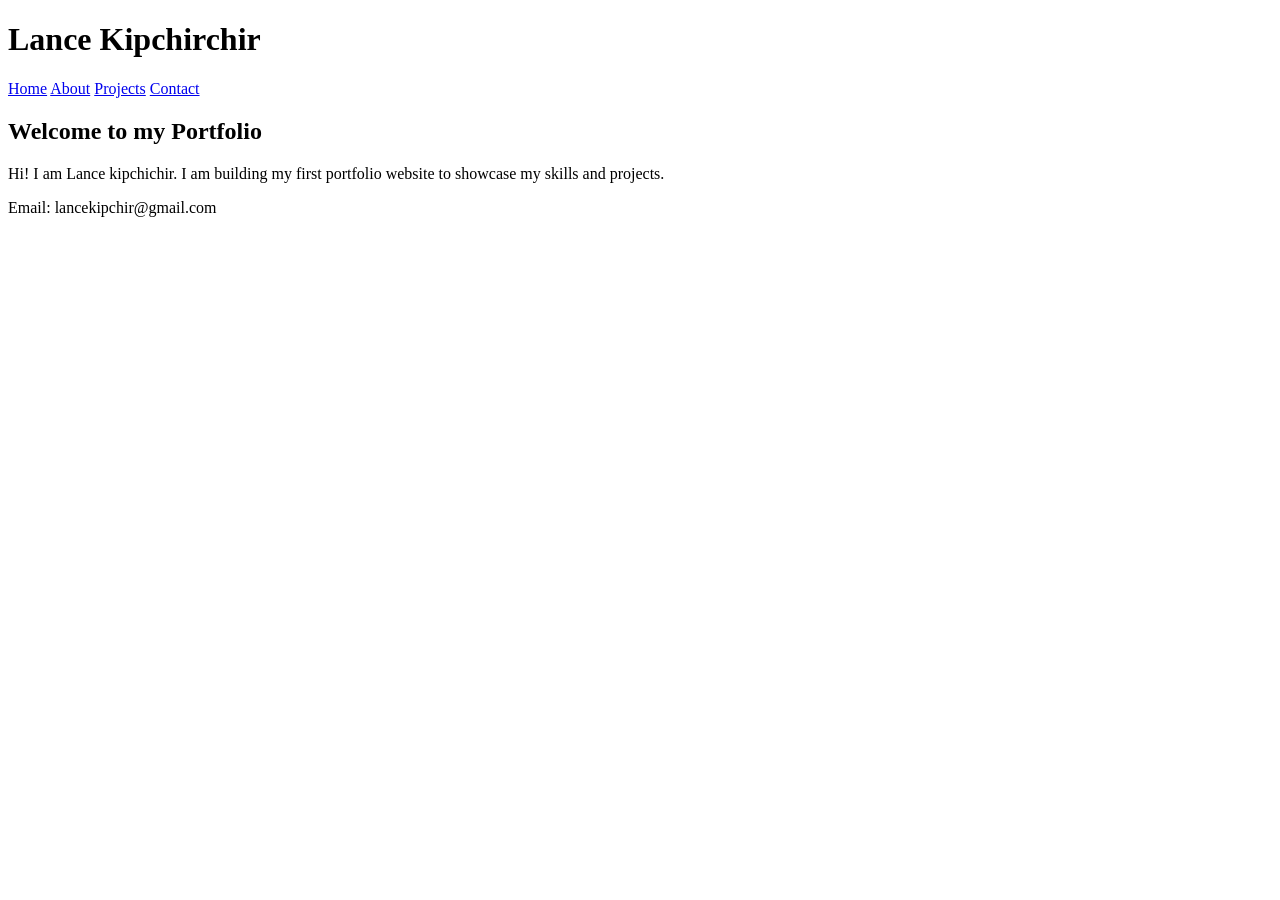
==== index.html @ 0106db25 "Build multi-page portfolio website" ====
<!DOCTYPE html>
<html lang="en-US">
<head>
    <meta charset="UTF-8">
    <title>Lance`s Portfolio</title>
</head>    
<body>

    <header>

        <h1>Lance Kipchirchir</h1>

    </header>

    <nav>

        <a href="index.html">Home</a>
        <a href="about.html">About</a>
        <a href="projects.html">Projects</a>
        <a href="contact.html">Contact</a>
    </nav>

<header>

    <main>

        <h2>Welcome to my Portfolio</h2>

        
    <p>
        Hi! I am Lance kipchichir.
        I am building my first portfolio website to showcase my skills and projects.
    </p>

    </main>

    <footer>
        <p> Email: lancekipchir@gmail.com</p>
    </footer>

</body>
</html>
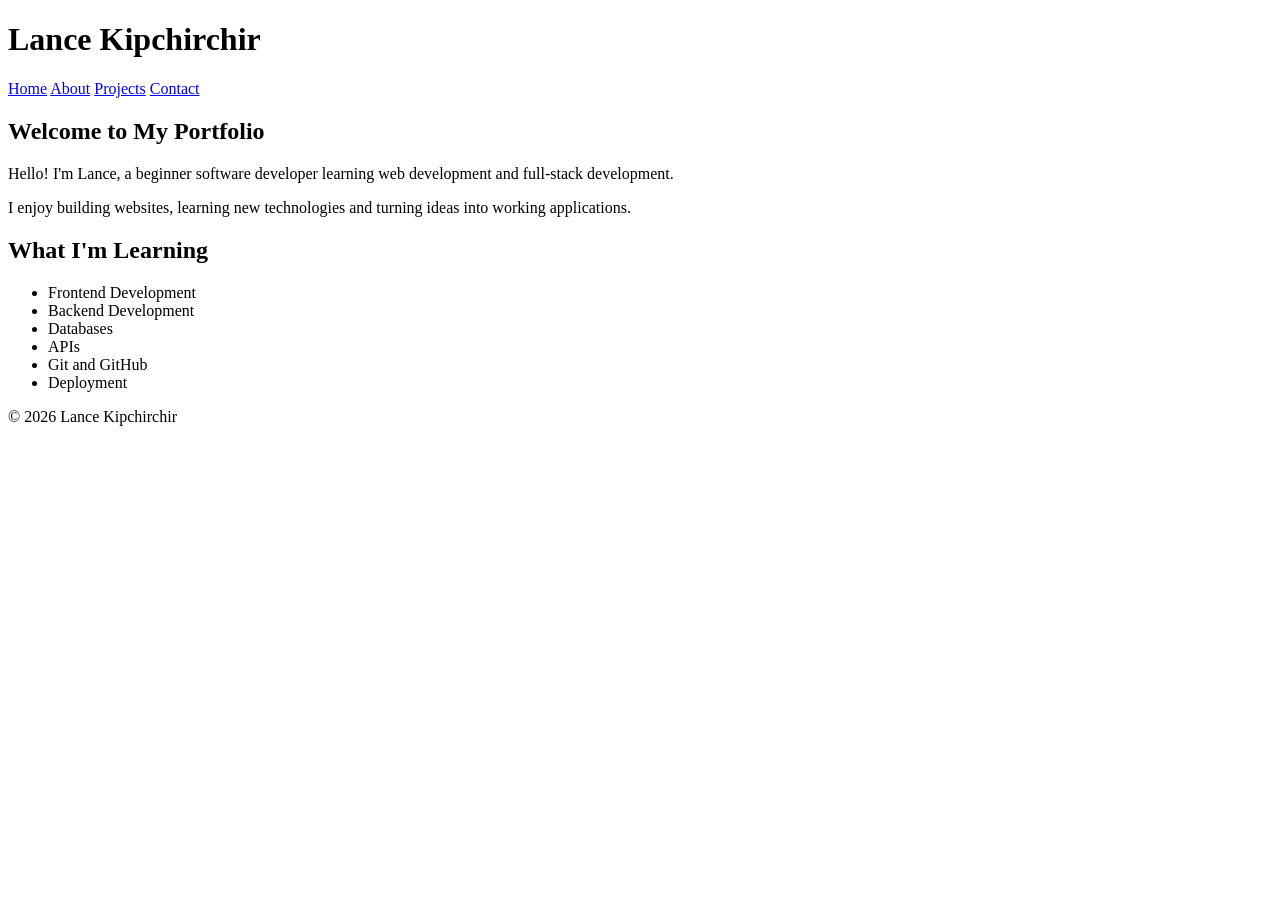
==== commit d2071874: "Revise index.html for better structure and content Updated the title, added viewport meta tag, and i" ====
--- a/index.html
+++ b/index.html
@@ -2,41 +2,54 @@
 <html lang="en-US">
 <head>
     <meta charset="UTF-8">
-    <title>Lance`s Portfolio</title>
-</head>    
+    <meta name="viewport" content="width=device-width, initial-scale=1.0">
+    <title>Home | Lance's Portfolio</title>
+    <link rel="stylesheet" href="style.css">
+</head>
+
 <body>
 
-    <header>
-
-        <h1>Lance Kipchirchir</h1>
-
-    </header>
+<header>
+    <h1>Lance Kipchirchir</h1>
 
     <nav>
-
         <a href="index.html">Home</a>
         <a href="about.html">About</a>
         <a href="projects.html">Projects</a>
         <a href="contact.html">Contact</a>
     </nav>
+</header>
 
-<header>
+<main>
 
-    <main>
+    <h2>Welcome to My Portfolio</h2>
 
-        <h2>Welcome to my Portfolio</h2>
-
-        
     <p>
-        Hi! I am Lance kipchichir.
-        I am building my first portfolio website to showcase my skills and projects.
+        Hello! I'm Lance, a beginner software developer learning
+        web development and full-stack development.
     </p>
 
-    </main>
+    <p>
+        I enjoy building websites, learning new technologies and
+        turning ideas into working applications.
+    </p>
 
-    <footer>
-        <p> Email: lancekipchir@gmail.com</p>
-    </footer>
+    <h2>What I'm Learning</h2>
+
+    <ul>
+        <li>Frontend Development</li>
+        <li>Backend Development</li>
+        <li>Databases</li>
+        <li>APIs</li>
+        <li>Git and GitHub</li>
+        <li>Deployment</li>
+    </ul>
+
+</main>
+
+<footer>
+    <p>&copy; 2026 Lance Kipchirchir</p>
+</footer>
 
 </body>
-</html>+</html>
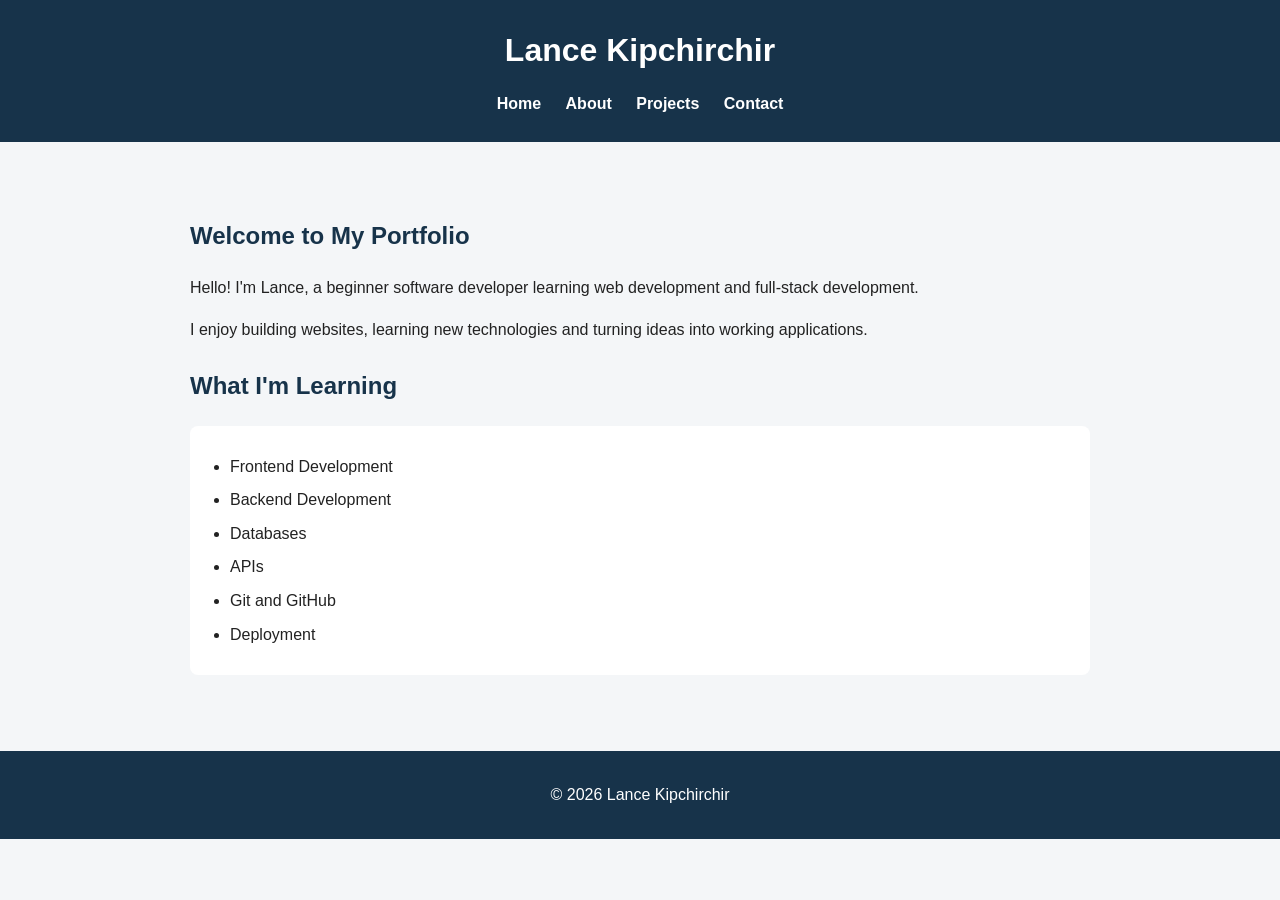
==== commit 7b69c51e: "Clean up index.html by removing extra newlines Removed unnecessary newlines in the HTML structure." ====
--- a/index.html
+++ b/index.html
@@ -21,7 +21,6 @@
 </header>
 
 <main>
-
     <h2>Welcome to My Portfolio</h2>
 
     <p>
@@ -44,7 +43,6 @@
         <li>Git and GitHub</li>
         <li>Deployment</li>
     </ul>
-
 </main>
 
 <footer>
--- a/style.css
+++ b/style.css
@@ -0,0 +1,106 @@
+/* Basic page styling */
+body {
+    font-family: Arial, sans-serif;
+    margin: 0;
+    background-color: #f4f6f8;
+    color: #222;
+    line-height: 1.6;
+}
+
+/* Header */
+header {
+    background-color: #17334a;
+    color: white;
+    padding: 25px;
+    text-align: center;
+}
+
+header h1 {
+    margin: 0 0 15px;
+}
+
+/* Navigation */
+nav a {
+    color: white;
+    text-decoration: none;
+    margin: 0 10px;
+    font-weight: bold;
+}
+
+nav a:hover {
+    text-decoration: underline;
+}
+
+/* Main content */
+main {
+    max-width: 900px;
+    margin: 30px auto;
+    padding: 20px;
+}
+
+/* Headings */
+h2 {
+    color: #17334a;
+    margin-top: 25px;
+}
+
+h3 {
+    color: #17334a;
+}
+
+/* Paragraphs */
+p {
+    font-size: 16px;
+}
+
+/* Lists */
+ul {
+    background-color: white;
+    padding: 20px 40px;
+    border-radius: 8px;
+}
+
+li {
+    margin: 8px 0;
+}
+
+/* Project sections */
+section {
+    background-color: white;
+    padding: 20px;
+    margin: 20px 0;
+    border-radius: 10px;
+    border-left: 5px solid #17334a;
+}
+
+/* Links */
+a {
+    color: #17334a;
+}
+
+/* Footer */
+footer {
+    background-color: #17334a;
+    color: white;
+    text-align: center;
+    padding: 15px;
+    margin-top: 40px;
+}
+
+/* Mobile */
+@media (max-width: 600px) {
+
+    header {
+        padding: 20px 10px;
+    }
+
+    nav a {
+        display: block;
+        margin: 8px 0;
+    }
+
+    main {
+        margin: 10px;
+        padding: 15px;
+    }
+}
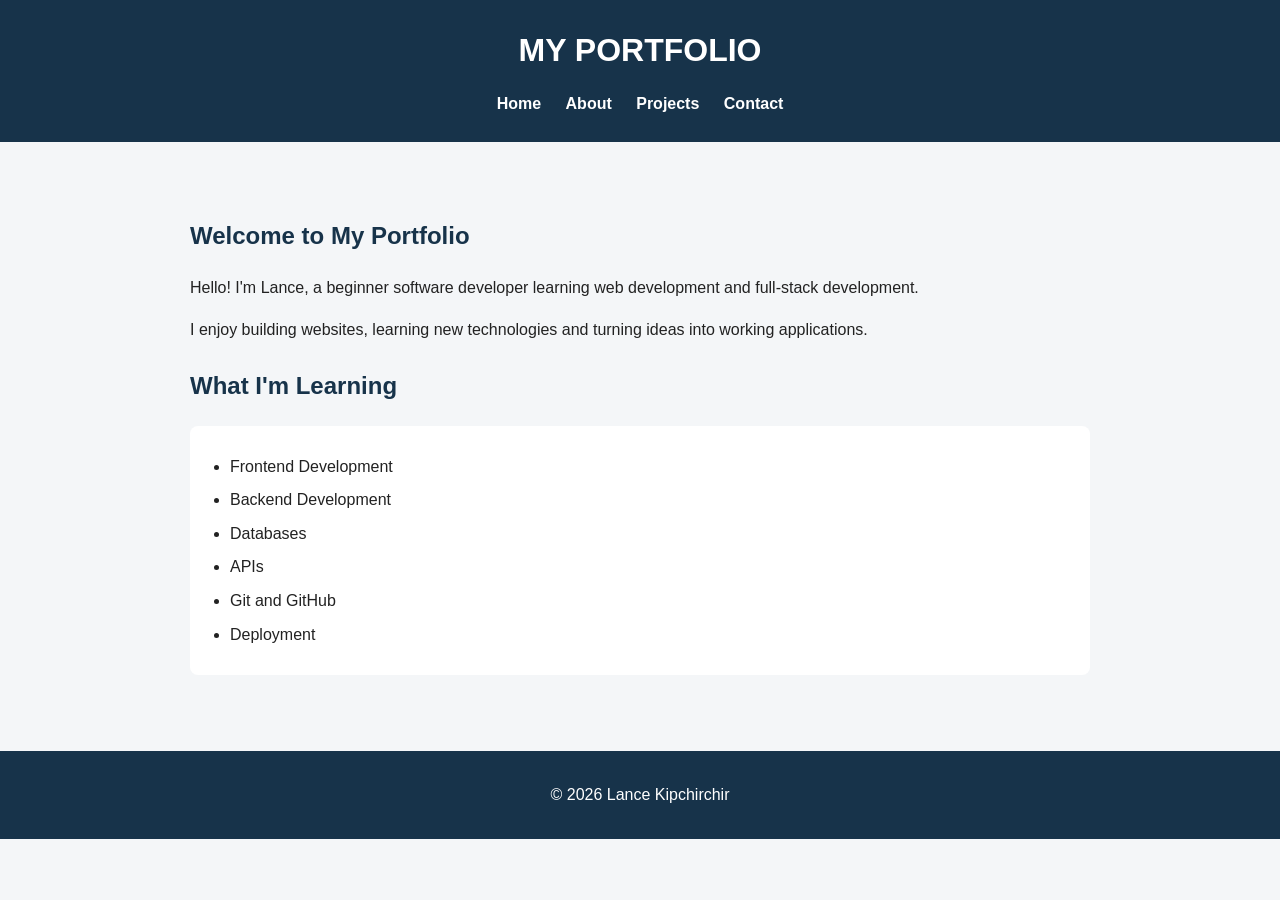
==== commit 005527d6: "Change header title to 'MY PORTFOLIO'" ====
--- a/index.html
+++ b/index.html
@@ -10,7 +10,7 @@
 <body>
 
 <header>
-    <h1>Lance Kipchirchir</h1>
+    <h1>MY PORTFOLIO</h1>
 
     <nav>
         <a href="index.html">Home</a>
--- a/style.css
+++ b/style.css
@@ -1,4 +1,3 @@
-/* Basic page styling */
 body {
     font-family: Arial, sans-serif;
     margin: 0;
@@ -7,7 +6,6 @@
     line-height: 1.6;
 }
 
-/* Header */
 header {
     background-color: #17334a;
     color: white;
@@ -19,7 +17,6 @@
     margin: 0 0 15px;
 }
 
-/* Navigation */
 nav a {
     color: white;
     text-decoration: none;
@@ -31,14 +28,12 @@
     text-decoration: underline;
 }
 
-/* Main content */
 main {
     max-width: 900px;
     margin: 30px auto;
     padding: 20px;
 }
 
-/* Headings */
 h2 {
     color: #17334a;
     margin-top: 25px;
@@ -48,12 +43,10 @@
     color: #17334a;
 }
 
-/* Paragraphs */
 p {
     font-size: 16px;
 }
 
-/* Lists */
 ul {
     background-color: white;
     padding: 20px 40px;
@@ -64,7 +57,6 @@
     margin: 8px 0;
 }
 
-/* Project sections */
 section {
     background-color: white;
     padding: 20px;
@@ -73,12 +65,40 @@
     border-left: 5px solid #17334a;
 }
 
-/* Links */
-a {
-    color: #17334a;
+form {
+    background-color: white;
+    padding: 20px;
+    border-radius: 10px;
 }
 
-/* Footer */
+label {
+    display: block;
+    margin-top: 15px;
+    font-weight: bold;
+}
+
+input,
+textarea {
+    width: 100%;
+    padding: 10px;
+    margin-top: 5px;
+    box-sizing: border-box;
+}
+
+button {
+    margin-top: 20px;
+    padding: 10px 20px;
+    background-color: #17334a;
+    color: white;
+    border: none;
+    border-radius: 5px;
+    cursor: pointer;
+}
+
+button:hover {
+    background-color: #24516f;
+}
+
 footer {
     background-color: #17334a;
     color: white;
@@ -87,7 +107,6 @@
     margin-top: 40px;
 }
 
-/* Mobile */
 @media (max-width: 600px) {
 
     header {
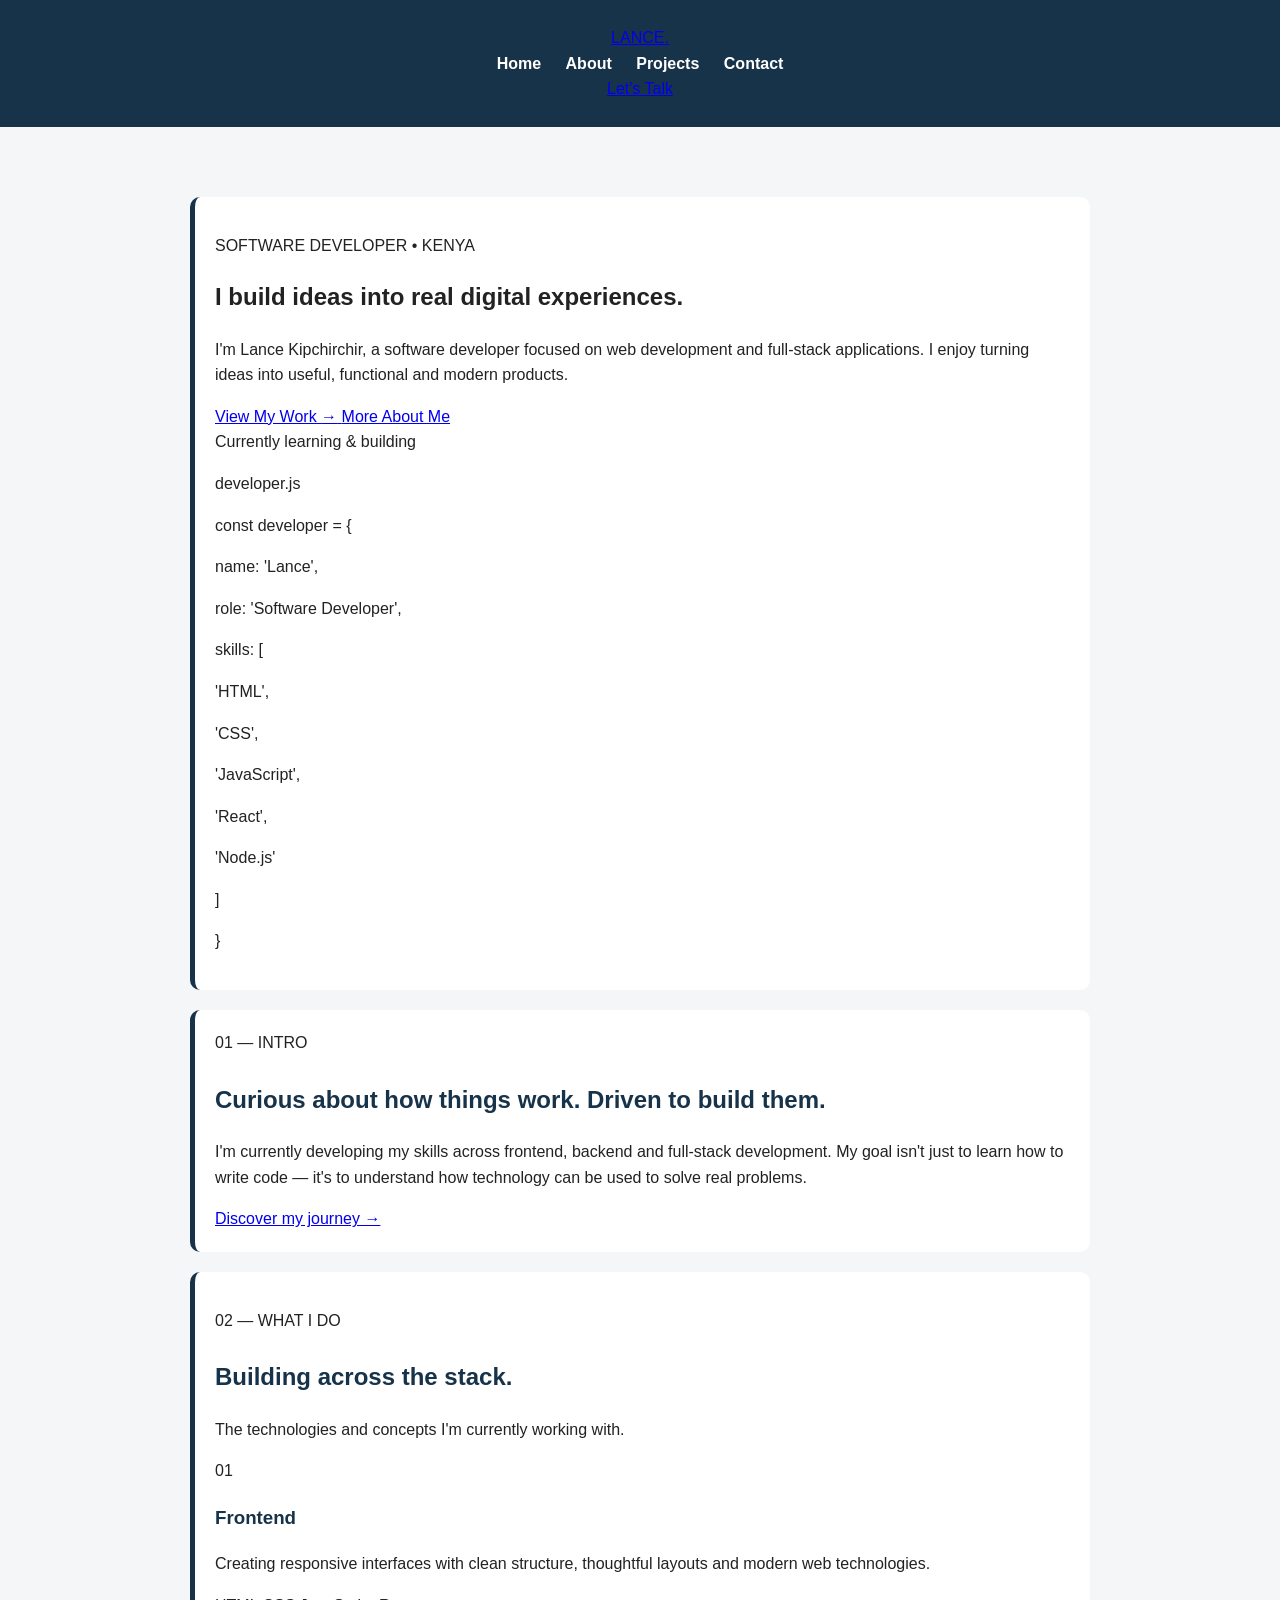
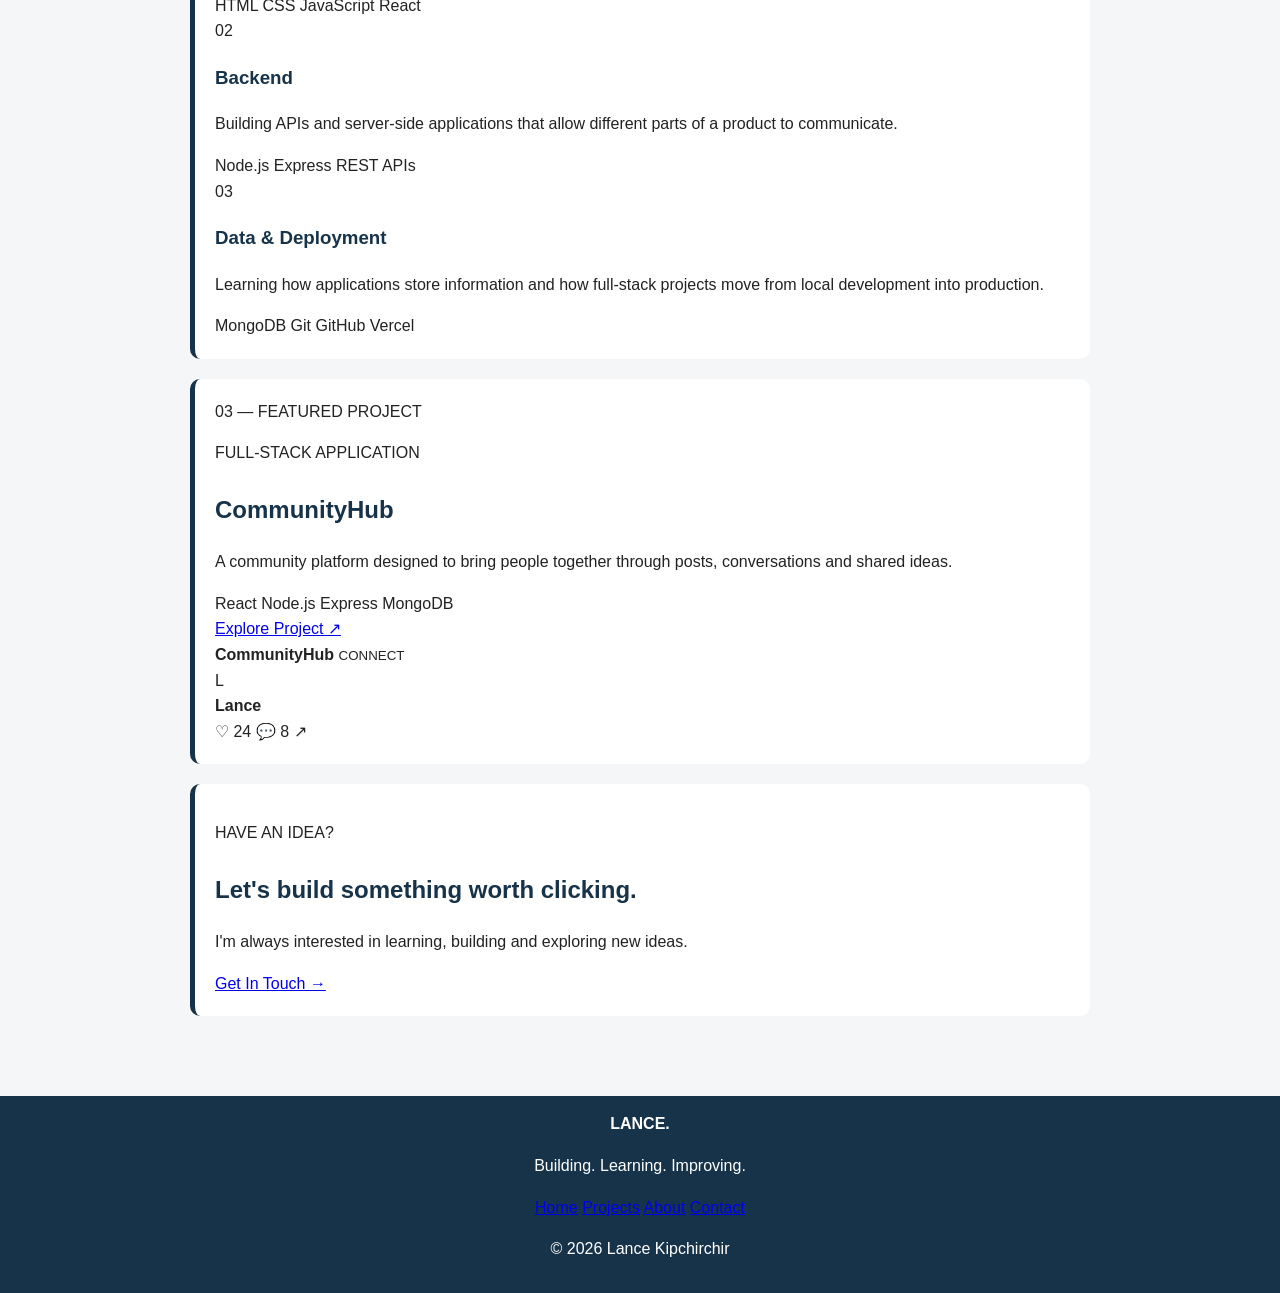
==== commit f42e0caf: "Revamp portfolio page layout and content Updated the HTML structure and content for Lance's portfoli" ====
--- a/index.html
+++ b/index.html
@@ -3,50 +3,462 @@
 <head>
     <meta charset="UTF-8">
     <meta name="viewport" content="width=device-width, initial-scale=1.0">
-    <title>Home | Lance's Portfolio</title>
+
+    <meta
+        name="description"
+        content="Lance Kipchirchir — Software Developer building modern web applications and exploring full-stack development."
+    >
+
+    <title>Lance Kipchirchir | Software Developer</title>
+
+    <link rel="preconnect" href="https://fonts.googleapis.com">
+    <link rel="preconnect" href="https://fonts.gstatic.com" crossorigin>
+
+    <link
+        href="https://fonts.googleapis.com/css2?family=Inter:wght@400;500;600;700;800&display=swap"
+        rel="stylesheet"
+    >
+
     <link rel="stylesheet" href="style.css">
 </head>
 
 <body>
 
-<header>
-    <h1>MY PORTFOLIO</h1>
-
-    <nav>
+<header class="site-header">
+
+    <div class="nav-container">
+
+        <a href="index.html" class="logo">
+            LANCE<span>.</span>
+        </a>
+
+        <nav class="navigation">
+            <a href="index.html" class="active">Home</a>
+            <a href="about.html">About</a>
+            <a href="projects.html">Projects</a>
+            <a href="contact.html">Contact</a>
+        </nav>
+
+        <a href="contact.html" class="nav-button">
+            Let's Talk
+        </a>
+
+    </div>
+
+</header>
+
+
+<main>
+
+    <!-- HERO SECTION -->
+
+    <section class="hero">
+
+        <div class="hero-content">
+
+            <p class="eyebrow">
+                SOFTWARE DEVELOPER • KENYA
+            </p>
+
+            <h1>
+                I build ideas into
+                <span>real digital experiences.</span>
+            </h1>
+
+            <p class="hero-description">
+                I'm Lance Kipchirchir, a software developer focused on
+                web development and full-stack applications. I enjoy
+                turning ideas into useful, functional and modern products.
+            </p>
+
+            <div class="hero-buttons">
+
+                <a href="projects.html" class="primary-button">
+                    View My Work
+                    <span>→</span>
+                </a>
+
+                <a href="about.html" class="secondary-button">
+                    More About Me
+                </a>
+
+            </div>
+
+            <div class="availability">
+                <span class="status-dot"></span>
+                Currently learning & building
+            </div>
+
+        </div>
+
+
+        <!-- CODE WINDOW -->
+
+        <div class="hero-card">
+
+            <div class="code-window">
+
+                <div class="window-top">
+
+                    <div class="window-dots">
+                        <span></span>
+                        <span></span>
+                        <span></span>
+                    </div>
+
+                    <p>developer.js</p>
+
+                </div>
+
+
+                <div class="code">
+
+                    <p>
+                        <span class="purple">const</span>
+                        developer =
+                        <span class="yellow">{</span>
+                    </p>
+
+                    <p class="indent">
+                        name:
+                        <span class="green">'Lance'</span>,
+                    </p>
+
+                    <p class="indent">
+                        role:
+                        <span class="green">'Software Developer'</span>,
+                    </p>
+
+                    <p class="indent">
+                        skills:
+                        <span class="yellow">[</span>
+                    </p>
+
+                    <p class="indent-more">
+                        <span class="green">'HTML'</span>,
+                    </p>
+
+                    <p class="indent-more">
+                        <span class="green">'CSS'</span>,
+                    </p>
+
+                    <p class="indent-more">
+                        <span class="green">'JavaScript'</span>,
+                    </p>
+
+                    <p class="indent-more">
+                        <span class="green">'React'</span>,
+                    </p>
+
+                    <p class="indent-more">
+                        <span class="green">'Node.js'</span>
+                    </p>
+
+                    <p class="indent">
+                        <span class="yellow">]</span>
+                    </p>
+
+                    <p>
+                        <span class="yellow">}</span>
+                    </p>
+
+                    <p class="cursor-line">
+                        <span class="cursor"></span>
+                    </p>
+
+                </div>
+
+            </div>
+
+        </div>
+
+    </section>
+
+
+    <!-- INTRO -->
+
+    <section class="intro-section">
+
+        <div class="section-label">
+            01 — INTRO
+        </div>
+
+        <div class="intro-content">
+
+            <h2>
+                Curious about how things work.
+                <span>Driven to build them.</span>
+            </h2>
+
+            <p>
+                I'm currently developing my skills across frontend,
+                backend and full-stack development. My goal isn't just
+                to learn how to write code — it's to understand how
+                technology can be used to solve real problems.
+            </p>
+
+            <a href="about.html" class="text-link">
+                Discover my journey →
+            </a>
+
+        </div>
+
+    </section>
+
+
+    <!-- SKILLS -->
+
+    <section class="skills-section">
+
+        <div class="section-heading">
+
+            <div>
+
+                <p class="section-label">
+                    02 — WHAT I DO
+                </p>
+
+                <h2>
+                    Building across the stack.
+                </h2>
+
+            </div>
+
+            <p>
+                The technologies and concepts I'm currently
+                working with.
+            </p>
+
+        </div>
+
+
+        <div class="skills-grid">
+
+            <article class="skill-card">
+
+                <span class="skill-number">01</span>
+
+                <h3>Frontend</h3>
+
+                <p>
+                    Creating responsive interfaces with clean
+                    structure, thoughtful layouts and modern
+                    web technologies.
+                </p>
+
+                <div class="skill-tags">
+                    <span>HTML</span>
+                    <span>CSS</span>
+                    <span>JavaScript</span>
+                    <span>React</span>
+                </div>
+
+            </article>
+
+
+            <article class="skill-card">
+
+                <span class="skill-number">02</span>
+
+                <h3>Backend</h3>
+
+                <p>
+                    Building APIs and server-side applications
+                    that allow different parts of a product
+                    to communicate.
+                </p>
+
+                <div class="skill-tags">
+                    <span>Node.js</span>
+                    <span>Express</span>
+                    <span>REST APIs</span>
+                </div>
+
+            </article>
+
+
+            <article class="skill-card">
+
+                <span class="skill-number">03</span>
+
+                <h3>Data & Deployment</h3>
+
+                <p>
+                    Learning how applications store information
+                    and how full-stack projects move from local
+                    development into production.
+                </p>
+
+                <div class="skill-tags">
+                    <span>MongoDB</span>
+                    <span>Git</span>
+                    <span>GitHub</span>
+                    <span>Vercel</span>
+                </div>
+
+            </article>
+
+        </div>
+
+    </section>
+
+
+    <!-- FEATURED PROJECT -->
+
+    <section class="featured-project">
+
+        <div class="section-label">
+            03 — FEATURED PROJECT
+        </div>
+
+
+        <div class="project-preview">
+
+            <div class="project-info">
+
+                <p class="project-type">
+                    FULL-STACK APPLICATION
+                </p>
+
+                <h2>
+                    CommunityHub
+                </h2>
+
+                <p>
+                    A community platform designed to bring people
+                    together through posts, conversations and
+                    shared ideas.
+                </p>
+
+                <div class="project-tech">
+                    <span>React</span>
+                    <span>Node.js</span>
+                    <span>Express</span>
+                    <span>MongoDB</span>
+                </div>
+
+                <a href="projects.html" class="primary-button">
+                    Explore Project
+                    <span>↗</span>
+                </a>
+
+            </div>
+
+
+            <div class="project-visual">
+
+                <div class="mini-browser">
+
+                    <div class="browser-bar">
+                        <span></span>
+                        <span></span>
+                        <span></span>
+                    </div>
+
+
+                    <div class="mock-content">
+
+                        <div class="mock-header">
+                            <strong>CommunityHub</strong>
+                            <small>CONNECT</small>
+                        </div>
+
+
+                        <div class="mock-post">
+
+                            <div class="mock-avatar">
+                                L
+                            </div>
+
+                            <div class="mock-lines">
+
+                                <strong>Lance</strong>
+
+                                <span></span>
+                                <span></span>
+                                <span></span>
+
+                            </div>
+
+                        </div>
+
+
+                        <div class="mock-actions">
+                            <span>♡ 24</span>
+                            <span>💬 8</span>
+                            <span>↗</span>
+                        </div>
+
+                    </div>
+
+                </div>
+
+            </div>
+
+        </div>
+
+    </section>
+
+
+    <!-- CALL TO ACTION -->
+
+    <section class="cta-section">
+
+        <p class="section-label">
+            HAVE AN IDEA?
+        </p>
+
+        <h2>
+            Let's build something
+            <span>worth clicking.</span>
+        </h2>
+
+        <p>
+            I'm always interested in learning, building and
+            exploring new ideas.
+        </p>
+
+        <a href="contact.html" class="primary-button">
+            Get In Touch
+            <span>→</span>
+        </a>
+
+    </section>
+
+</main>
+
+
+<!-- FOOTER -->
+
+<footer class="site-footer">
+
+    <div>
+
+        <strong>
+            LANCE<span>.</span>
+        </strong>
+
+        <p>
+            Building. Learning. Improving.
+        </p>
+
+    </div>
+
+
+    <div class="footer-links">
+
         <a href="index.html">Home</a>
+        <a href="projects.html">Projects</a>
         <a href="about.html">About</a>
-        <a href="projects.html">Projects</a>
         <a href="contact.html">Contact</a>
-    </nav>
-</header>
-
-<main>
-    <h2>Welcome to My Portfolio</h2>
-
-    <p>
-        Hello! I'm Lance, a beginner software developer learning
-        web development and full-stack development.
+
+    </div>
+
+
+    <p class="copyright">
+        © 2026 Lance Kipchirchir
     </p>
 
-    <p>
-        I enjoy building websites, learning new technologies and
-        turning ideas into working applications.
-    </p>
-
-    <h2>What I'm Learning</h2>
-
-    <ul>
-        <li>Frontend Development</li>
-        <li>Backend Development</li>
-        <li>Databases</li>
-        <li>APIs</li>
-        <li>Git and GitHub</li>
-        <li>Deployment</li>
-    </ul>
-</main>
-
-<footer>
-    <p>&copy; 2026 Lance Kipchirchir</p>
 </footer>
 
 </body>
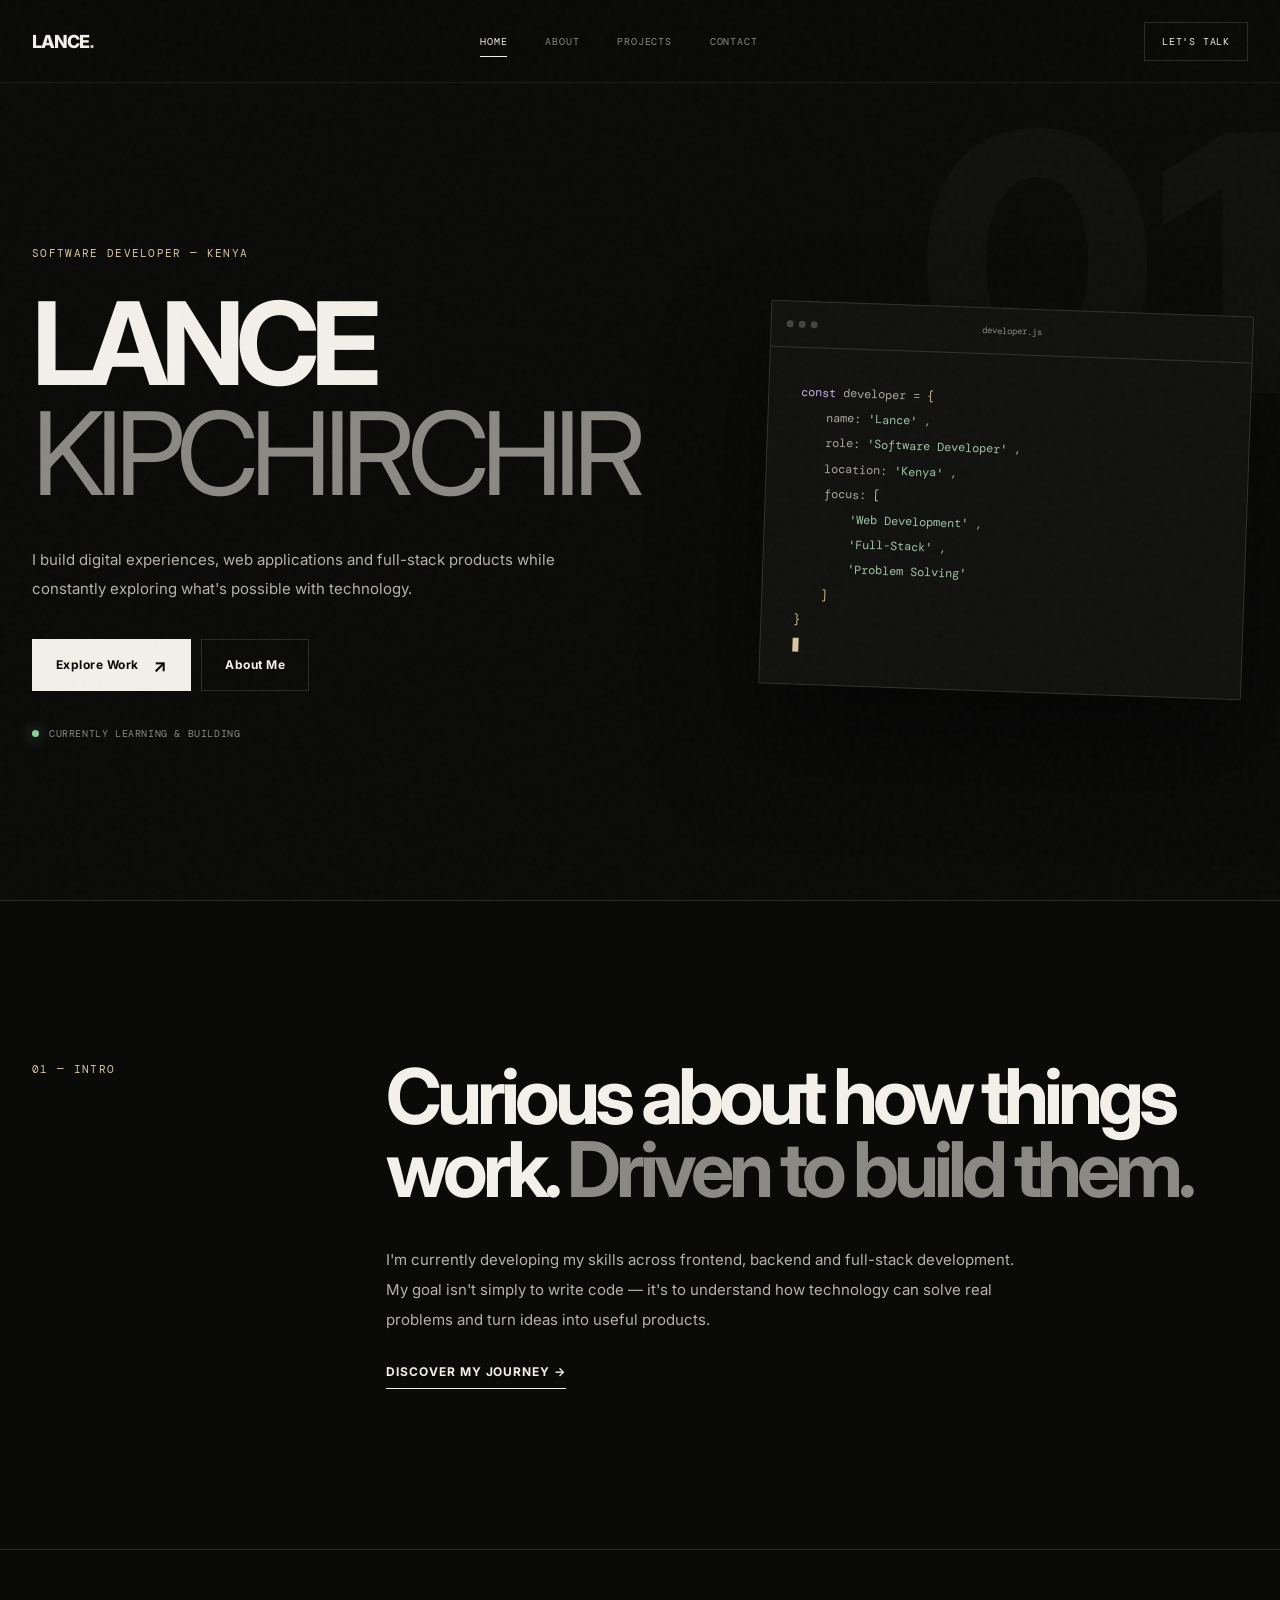
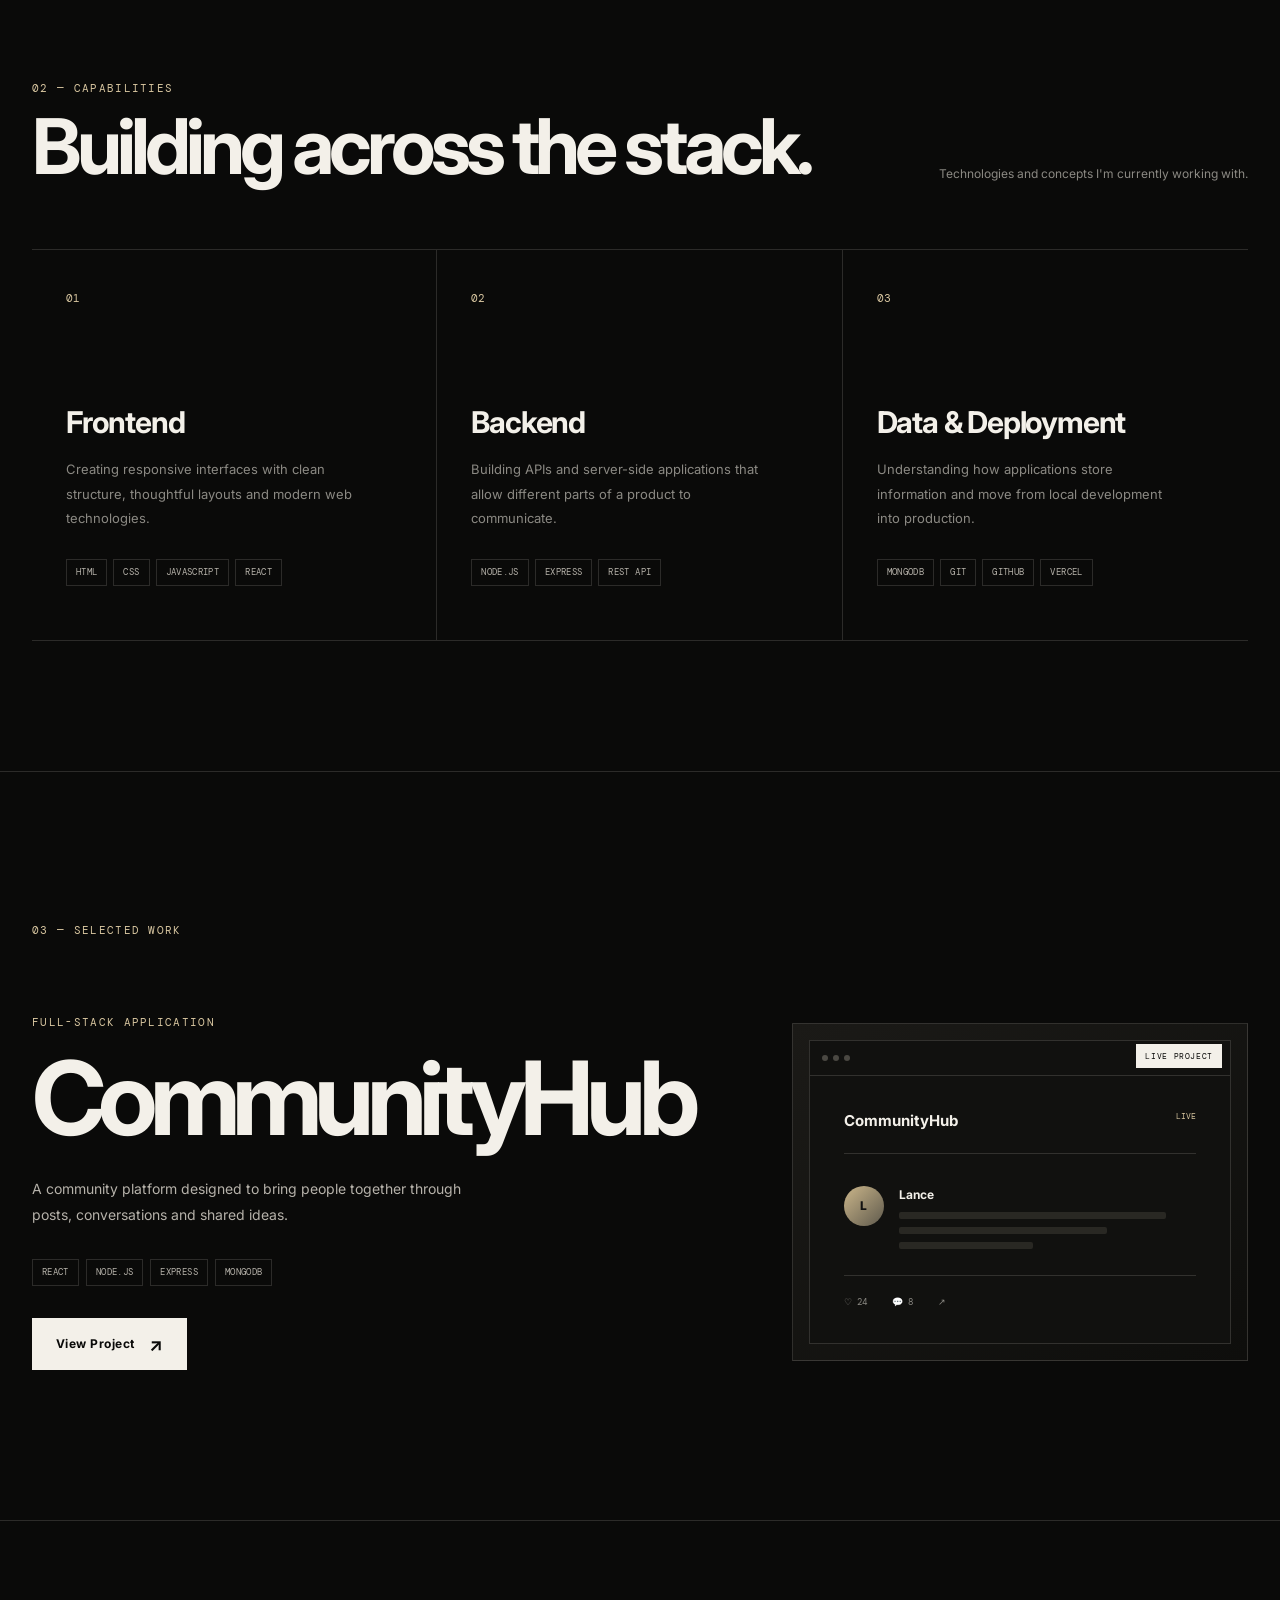
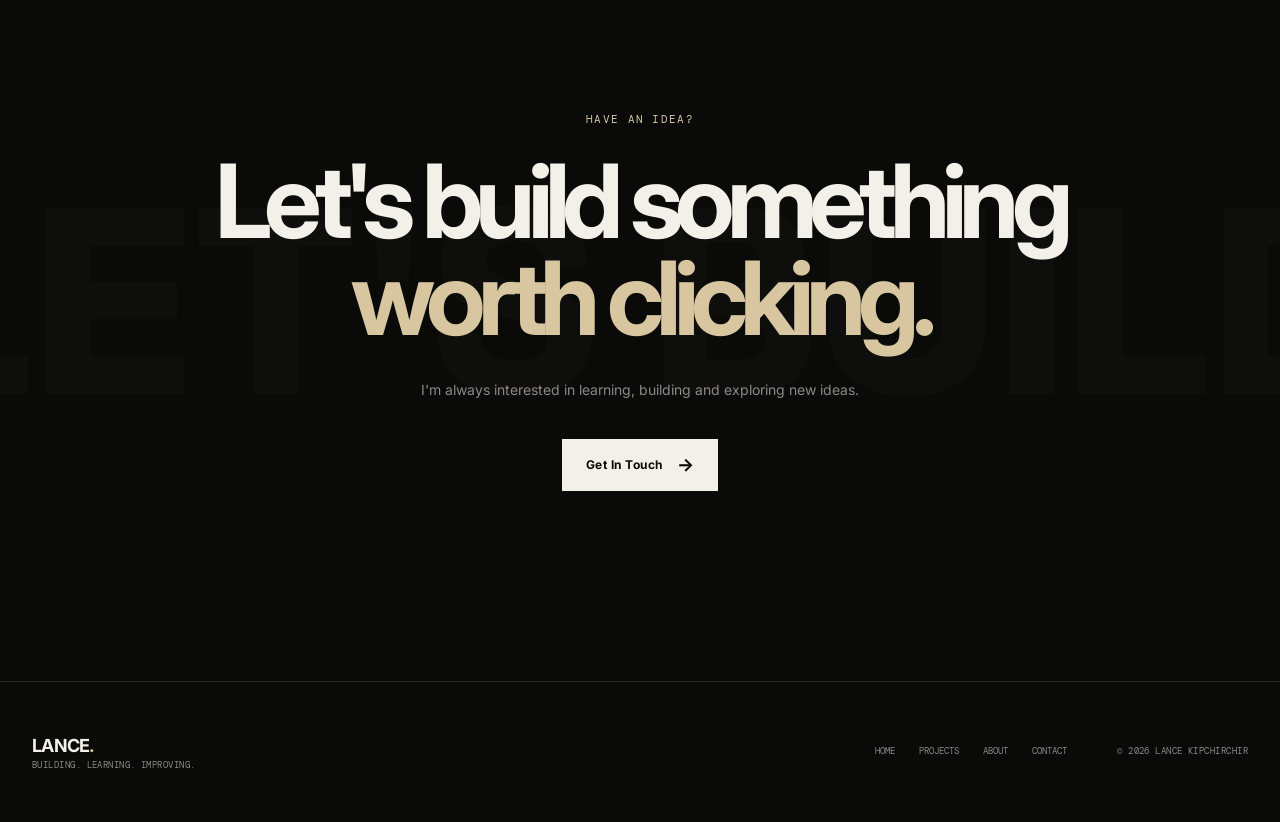
==== commit f010dd33: "Refactor index.html for improved structure and clarity" ====
--- a/index.html
+++ b/index.html
@@ -1,28 +1,43 @@
 <!DOCTYPE html>
 <html lang="en-US">
+
 <head>
     <meta charset="UTF-8">
-    <meta name="viewport" content="width=device-width, initial-scale=1.0">
+
+    <meta
+        name="viewport"
+        content="width=device-width, initial-scale=1.0"
+    >
 
     <meta
         name="description"
         content="Lance Kipchirchir — Software Developer building modern web applications and exploring full-stack development."
     >
 
-    <title>Lance Kipchirchir | Software Developer</title>
+    <title>Lance Kipchirchir — Software Developer</title>
 
     <link rel="preconnect" href="https://fonts.googleapis.com">
-    <link rel="preconnect" href="https://fonts.gstatic.com" crossorigin>
-
     <link
-        href="https://fonts.googleapis.com/css2?family=Inter:wght@400;500;600;700;800&display=swap"
+        rel="preconnect"
+        href="https://fonts.gstatic.com"
+        crossorigin
+    >
+
+    <link
+        href="https://fonts.googleapis.com/css2?family=DM+Mono:wght@400;500&family=Inter:wght@400;500;600;700;800&display=swap"
         rel="stylesheet"
     >
 
     <link rel="stylesheet" href="style.css">
 </head>
 
+
 <body>
+
+
+<!-- =====================================================
+     HEADER
+===================================================== -->
 
 <header class="site-header">
 
@@ -32,14 +47,35 @@
             LANCE<span>.</span>
         </a>
 
+
         <nav class="navigation">
-            <a href="index.html" class="active">Home</a>
-            <a href="about.html">About</a>
-            <a href="projects.html">Projects</a>
-            <a href="contact.html">Contact</a>
+
+            <a
+                href="index.html"
+                class="active"
+            >
+                Home
+            </a>
+
+            <a href="about.html">
+                About
+            </a>
+
+            <a href="projects.html">
+                Projects
+            </a>
+
+            <a href="contact.html">
+                Contact
+            </a>
+
         </nav>
 
-        <a href="contact.html" class="nav-button">
+
+        <a
+            href="contact.html"
+            class="nav-button"
+        >
             Let's Talk
         </a>
 
@@ -48,418 +84,766 @@
 </header>
 
 
+
 <main>
 
-    <!-- HERO SECTION -->
-
-    <section class="hero">
-
-        <div class="hero-content">
-
-            <p class="eyebrow">
-                SOFTWARE DEVELOPER • KENYA
+
+<!-- =====================================================
+     HERO
+===================================================== -->
+
+<section class="hero">
+
+
+    <div class="hero-content">
+
+
+        <p class="eyebrow">
+            SOFTWARE DEVELOPER — KENYA
+        </p>
+
+
+        <h1>
+
+            LANCE
+
+            <span>
+                KIPCHIRCHIR
+            </span>
+
+        </h1>
+
+
+        <p class="hero-description">
+
+            I build digital experiences,
+            web applications and full-stack
+            products while constantly exploring
+            what's possible with technology.
+
+        </p>
+
+
+        <div class="hero-buttons">
+
+            <a
+                href="projects.html"
+                class="primary-button"
+            >
+
+                Explore Work
+
+                <span>↗</span>
+
+            </a>
+
+
+            <a
+                href="about.html"
+                class="secondary-button"
+            >
+
+                About Me
+
+            </a>
+
+        </div>
+
+
+        <div class="availability">
+
+            <span class="status-dot"></span>
+
+            Currently learning & building
+
+        </div>
+
+
+    </div>
+
+
+
+    <!-- =================================================
+         CODE WINDOW
+    ================================================== -->
+
+    <div class="hero-card">
+
+        <div class="code-window">
+
+
+            <div class="window-top">
+
+                <div class="window-dots">
+
+                    <span></span>
+                    <span></span>
+                    <span></span>
+
+                </div>
+
+
+                <p>
+                    developer.js
+                </p>
+
+            </div>
+
+
+
+            <div class="code">
+
+
+                <p>
+
+                    <span class="purple">
+                        const
+                    </span>
+
+                    developer =
+
+                    <span class="yellow">
+                        {
+                    </span>
+
+                </p>
+
+
+                <p class="indent">
+
+                    name:
+
+                    <span class="green">
+                        'Lance'
+                    </span>,
+
+                </p>
+
+
+                <p class="indent">
+
+                    role:
+
+                    <span class="green">
+                        'Software Developer'
+                    </span>,
+
+                </p>
+
+
+                <p class="indent">
+
+                    location:
+
+                    <span class="green">
+                        'Kenya'
+                    </span>,
+
+                </p>
+
+
+                <p class="indent">
+
+                    focus:
+
+                    <span class="yellow">
+                        [
+                    </span>
+
+                </p>
+
+
+                <p class="indent-more">
+
+                    <span class="green">
+                        'Web Development'
+                    </span>,
+
+                </p>
+
+
+                <p class="indent-more">
+
+                    <span class="green">
+                        'Full-Stack'
+                    </span>,
+
+                </p>
+
+
+                <p class="indent-more">
+
+                    <span class="green">
+                        'Problem Solving'
+                    </span>
+
+                </p>
+
+
+                <p class="indent">
+
+                    <span class="yellow">
+                        ]
+                    </span>
+
+                </p>
+
+
+                <p>
+
+                    <span class="yellow">
+                        }
+                    </span>
+
+                </p>
+
+
+                <p class="cursor-line">
+
+                    <span class="cursor"></span>
+
+                </p>
+
+
+            </div>
+
+        </div>
+
+    </div>
+
+
+</section>
+
+
+
+<!-- =====================================================
+     INTRO
+===================================================== -->
+
+<section class="intro-section">
+
+
+    <div class="section-label">
+
+        01 — INTRO
+
+    </div>
+
+
+    <div class="intro-content">
+
+
+        <h2>
+
+            Curious about how things work.
+
+            <span>
+                Driven to build them.
+            </span>
+
+        </h2>
+
+
+        <p>
+
+            I'm currently developing my skills across
+            frontend, backend and full-stack development.
+            My goal isn't simply to write code — it's to
+            understand how technology can solve real
+            problems and turn ideas into useful products.
+
+        </p>
+
+
+        <a
+            href="about.html"
+            class="text-link"
+        >
+
+            Discover my journey →
+
+        </a>
+
+
+    </div>
+
+</section>
+
+
+
+<!-- =====================================================
+     SKILLS
+===================================================== -->
+
+<section class="skills-section">
+
+
+    <div class="section-heading">
+
+
+        <div>
+
+            <p class="section-label">
+
+                02 — CAPABILITIES
+
             </p>
 
-            <h1>
-                I build ideas into
-                <span>real digital experiences.</span>
-            </h1>
-
-            <p class="hero-description">
-                I'm Lance Kipchirchir, a software developer focused on
-                web development and full-stack applications. I enjoy
-                turning ideas into useful, functional and modern products.
+
+            <h2>
+
+                Building across
+                the stack.
+
+            </h2>
+
+        </div>
+
+
+        <p>
+
+            Technologies and concepts
+            I'm currently working with.
+
+        </p>
+
+    </div>
+
+
+
+    <div class="skills-grid">
+
+
+        <!-- FRONTEND -->
+
+        <article class="skill-card">
+
+
+            <span class="skill-number">
+
+                01
+
+            </span>
+
+
+            <h3>
+
+                Frontend
+
+            </h3>
+
+
+            <p>
+
+                Creating responsive interfaces
+                with clean structure, thoughtful
+                layouts and modern web technologies.
+
             </p>
 
-            <div class="hero-buttons">
-
-                <a href="projects.html" class="primary-button">
-                    View My Work
-                    <span>→</span>
-                </a>
-
-                <a href="about.html" class="secondary-button">
-                    More About Me
-                </a>
+
+            <div class="skill-tags">
+
+                <span>HTML</span>
+
+                <span>CSS</span>
+
+                <span>JavaScript</span>
+
+                <span>React</span>
 
             </div>
 
-            <div class="availability">
-                <span class="status-dot"></span>
-                Currently learning & building
+
+        </article>
+
+
+
+        <!-- BACKEND -->
+
+        <article class="skill-card">
+
+
+            <span class="skill-number">
+
+                02
+
+            </span>
+
+
+            <h3>
+
+                Backend
+
+            </h3>
+
+
+            <p>
+
+                Building APIs and server-side
+                applications that allow different
+                parts of a product to communicate.
+
+            </p>
+
+
+            <div class="skill-tags">
+
+                <span>Node.js</span>
+
+                <span>Express</span>
+
+                <span>REST API</span>
+
             </div>
 
+
+        </article>
+
+
+
+        <!-- DATA -->
+
+        <article class="skill-card">
+
+
+            <span class="skill-number">
+
+                03
+
+            </span>
+
+
+            <h3>
+
+                Data & Deployment
+
+            </h3>
+
+
+            <p>
+
+                Understanding how applications
+                store information and move from
+                local development into production.
+
+            </p>
+
+
+            <div class="skill-tags">
+
+                <span>MongoDB</span>
+
+                <span>Git</span>
+
+                <span>GitHub</span>
+
+                <span>Vercel</span>
+
+            </div>
+
+
+        </article>
+
+
+    </div>
+
+</section>
+
+
+
+<!-- =====================================================
+     FEATURED PROJECT
+===================================================== -->
+
+<section class="featured-project">
+
+
+    <div class="section-label">
+
+        03 — SELECTED WORK
+
+    </div>
+
+
+
+    <div class="project-preview">
+
+
+        <!-- PROJECT INFORMATION -->
+
+        <div class="project-info">
+
+
+            <p class="project-type">
+
+                FULL-STACK APPLICATION
+
+            </p>
+
+
+            <h2>
+
+                CommunityHub
+
+            </h2>
+
+
+            <p>
+
+                A community platform designed to
+                bring people together through posts,
+                conversations and shared ideas.
+
+            </p>
+
+
+            <div class="project-tech">
+
+                <span>React</span>
+
+                <span>Node.js</span>
+
+                <span>Express</span>
+
+                <span>MongoDB</span>
+
+            </div>
+
+
+            <a
+                href="projects.html"
+                class="primary-button"
+            >
+
+                View Project
+
+                <span>↗</span>
+
+            </a>
+
+
         </div>
 
 
-        <!-- CODE WINDOW -->
-
-        <div class="hero-card">
-
-            <div class="code-window">
-
-                <div class="window-top">
-
-                    <div class="window-dots">
-                        <span></span>
-                        <span></span>
-                        <span></span>
+
+        <!-- PROJECT VISUAL -->
+
+        <div class="project-visual">
+
+
+            <div class="mini-browser">
+
+
+                <div class="browser-bar">
+
+                    <span></span>
+                    <span></span>
+                    <span></span>
+
+                </div>
+
+
+
+                <div class="mock-content">
+
+
+                    <div class="mock-header">
+
+                        <strong>
+                            CommunityHub
+                        </strong>
+
+
+                        <small>
+                            LIVE
+                        </small>
+
                     </div>
 
-                    <p>developer.js</p>
+
+
+                    <div class="mock-post">
+
+
+                        <div class="mock-avatar">
+
+                            L
+
+                        </div>
+
+
+                        <div class="mock-lines">
+
+
+                            <strong>
+                                Lance
+                            </strong>
+
+
+                            <span></span>
+
+                            <span></span>
+
+                            <span></span>
+
+
+                        </div>
+
+
+                    </div>
+
+
+
+                    <div class="mock-actions">
+
+                        <span>
+                            ♡ 24
+                        </span>
+
+                        <span>
+                            💬 8
+                        </span>
+
+                        <span>
+                            ↗
+                        </span>
+
+                    </div>
+
 
                 </div>
 
 
-                <div class="code">
-
-                    <p>
-                        <span class="purple">const</span>
-                        developer =
-                        <span class="yellow">{</span>
-                    </p>
-
-                    <p class="indent">
-                        name:
-                        <span class="green">'Lance'</span>,
-                    </p>
-
-                    <p class="indent">
-                        role:
-                        <span class="green">'Software Developer'</span>,
-                    </p>
-
-                    <p class="indent">
-                        skills:
-                        <span class="yellow">[</span>
-                    </p>
-
-                    <p class="indent-more">
-                        <span class="green">'HTML'</span>,
-                    </p>
-
-                    <p class="indent-more">
-                        <span class="green">'CSS'</span>,
-                    </p>
-
-                    <p class="indent-more">
-                        <span class="green">'JavaScript'</span>,
-                    </p>
-
-                    <p class="indent-more">
-                        <span class="green">'React'</span>,
-                    </p>
-
-                    <p class="indent-more">
-                        <span class="green">'Node.js'</span>
-                    </p>
-
-                    <p class="indent">
-                        <span class="yellow">]</span>
-                    </p>
-
-                    <p>
-                        <span class="yellow">}</span>
-                    </p>
-
-                    <p class="cursor-line">
-                        <span class="cursor"></span>
-                    </p>
-
-                </div>
-
             </div>
 
+
         </div>
 
-    </section>
-
-
-    <!-- INTRO -->
-
-    <section class="intro-section">
-
-        <div class="section-label">
-            01 — INTRO
-        </div>
-
-        <div class="intro-content">
-
-            <h2>
-                Curious about how things work.
-                <span>Driven to build them.</span>
-            </h2>
-
-            <p>
-                I'm currently developing my skills across frontend,
-                backend and full-stack development. My goal isn't just
-                to learn how to write code — it's to understand how
-                technology can be used to solve real problems.
-            </p>
-
-            <a href="about.html" class="text-link">
-                Discover my journey →
-            </a>
-
-        </div>
-
-    </section>
-
-
-    <!-- SKILLS -->
-
-    <section class="skills-section">
-
-        <div class="section-heading">
-
-            <div>
-
-                <p class="section-label">
-                    02 — WHAT I DO
-                </p>
-
-                <h2>
-                    Building across the stack.
-                </h2>
-
-            </div>
-
-            <p>
-                The technologies and concepts I'm currently
-                working with.
-            </p>
-
-        </div>
-
-
-        <div class="skills-grid">
-
-            <article class="skill-card">
-
-                <span class="skill-number">01</span>
-
-                <h3>Frontend</h3>
-
-                <p>
-                    Creating responsive interfaces with clean
-                    structure, thoughtful layouts and modern
-                    web technologies.
-                </p>
-
-                <div class="skill-tags">
-                    <span>HTML</span>
-                    <span>CSS</span>
-                    <span>JavaScript</span>
-                    <span>React</span>
-                </div>
-
-            </article>
-
-
-            <article class="skill-card">
-
-                <span class="skill-number">02</span>
-
-                <h3>Backend</h3>
-
-                <p>
-                    Building APIs and server-side applications
-                    that allow different parts of a product
-                    to communicate.
-                </p>
-
-                <div class="skill-tags">
-                    <span>Node.js</span>
-                    <span>Express</span>
-                    <span>REST APIs</span>
-                </div>
-
-            </article>
-
-
-            <article class="skill-card">
-
-                <span class="skill-number">03</span>
-
-                <h3>Data & Deployment</h3>
-
-                <p>
-                    Learning how applications store information
-                    and how full-stack projects move from local
-                    development into production.
-                </p>
-
-                <div class="skill-tags">
-                    <span>MongoDB</span>
-                    <span>Git</span>
-                    <span>GitHub</span>
-                    <span>Vercel</span>
-                </div>
-
-            </article>
-
-        </div>
-
-    </section>
-
-
-    <!-- FEATURED PROJECT -->
-
-    <section class="featured-project">
-
-        <div class="section-label">
-            03 — FEATURED PROJECT
-        </div>
-
-
-        <div class="project-preview">
-
-            <div class="project-info">
-
-                <p class="project-type">
-                    FULL-STACK APPLICATION
-                </p>
-
-                <h2>
-                    CommunityHub
-                </h2>
-
-                <p>
-                    A community platform designed to bring people
-                    together through posts, conversations and
-                    shared ideas.
-                </p>
-
-                <div class="project-tech">
-                    <span>React</span>
-                    <span>Node.js</span>
-                    <span>Express</span>
-                    <span>MongoDB</span>
-                </div>
-
-                <a href="projects.html" class="primary-button">
-                    Explore Project
-                    <span>↗</span>
-                </a>
-
-            </div>
-
-
-            <div class="project-visual">
-
-                <div class="mini-browser">
-
-                    <div class="browser-bar">
-                        <span></span>
-                        <span></span>
-                        <span></span>
-                    </div>
-
-
-                    <div class="mock-content">
-
-                        <div class="mock-header">
-                            <strong>CommunityHub</strong>
-                            <small>CONNECT</small>
-                        </div>
-
-
-                        <div class="mock-post">
-
-                            <div class="mock-avatar">
-                                L
-                            </div>
-
-                            <div class="mock-lines">
-
-                                <strong>Lance</strong>
-
-                                <span></span>
-                                <span></span>
-                                <span></span>
-
-                            </div>
-
-                        </div>
-
-
-                        <div class="mock-actions">
-                            <span>♡ 24</span>
-                            <span>💬 8</span>
-                            <span>↗</span>
-                        </div>
-
-                    </div>
-
-                </div>
-
-            </div>
-
-        </div>
-
-    </section>
-
-
-    <!-- CALL TO ACTION -->
-
-    <section class="cta-section">
-
-        <p class="section-label">
-            HAVE AN IDEA?
+
+    </div>
+
+</section>
+
+
+
+<!-- =====================================================
+     CTA
+===================================================== -->
+
+<section class="cta-section">
+
+
+    <p class="section-label">
+
+        HAVE AN IDEA?
+
+    </p>
+
+
+    <h2>
+
+        Let's build something
+
+        <span>
+            worth clicking.
+        </span>
+
+    </h2>
+
+
+    <p>
+
+        I'm always interested in learning,
+        building and exploring new ideas.
+
+    </p>
+
+
+    <a
+        href="contact.html"
+        class="primary-button"
+    >
+
+        Get In Touch
+
+        <span>→</span>
+
+    </a>
+
+
+</section>
+
+
+</main>
+
+
+
+<!-- =====================================================
+     FOOTER
+===================================================== -->
+
+<footer class="site-footer">
+
+
+    <div>
+
+
+        <strong>
+
+            LANCE<span>.</span>
+
+        </strong>
+
+
+        <p>
+
+            Building. Learning. Improving.
+
         </p>
 
-        <h2>
-            Let's build something
-            <span>worth clicking.</span>
-        </h2>
-
-        <p>
-            I'm always interested in learning, building and
-            exploring new ideas.
-        </p>
-
-        <a href="contact.html" class="primary-button">
-            Get In Touch
-            <span>→</span>
+
+    </div>
+
+
+
+    <div class="footer-links">
+
+
+        <a href="index.html">
+            Home
         </a>
 
-    </section>
-
-</main>
-
-
-<!-- FOOTER -->
-
-<footer class="site-footer">
-
-    <div>
-
-        <strong>
-            LANCE<span>.</span>
-        </strong>
-
-        <p>
-            Building. Learning. Improving.
-        </p>
-
-    </div>
-
-
-    <div class="footer-links">
-
-        <a href="index.html">Home</a>
-        <a href="projects.html">Projects</a>
-        <a href="about.html">About</a>
-        <a href="contact.html">Contact</a>
-
-    </div>
+
+        <a href="projects.html">
+            Projects
+        </a>
+
+
+        <a href="about.html">
+            About
+        </a>
+
+
+        <a href="contact.html">
+            Contact
+        </a>
+
+
+    </div>
+
 
 
     <p class="copyright">
+
         © 2026 Lance Kipchirchir
+
     </p>
 
+
 </footer>
 
+
 </body>
+
 </html>
--- a/style.css
+++ b/style.css
@@ -1,125 +1,1710 @@
+/* =========================================================
+   LANCE — EDITORIAL DEVELOPER PORTFOLIO
+   Dark / Minimal / Cinematic / Premium
+========================================================= */
+
+@import url('https://fonts.googleapis.com/css2?family=DM+Mono:wght@400;500&family=Inter:wght@400;500;600;700;800&display=swap');
+
+
+/* =========================================================
+   VARIABLES
+========================================================= */
+
+:root {
+    --bg: #0a0a09;
+    --bg-soft: #10100f;
+    --surface: #151513;
+
+    --text: #f3f0e9;
+    --muted: #8b8983;
+    --muted-light: #b6b2aa;
+
+    --line: rgba(243, 240, 233, 0.14);
+    --line-soft: rgba(243, 240, 233, 0.07);
+
+    --accent: #d8c6a0;
+
+    --max-width: 1380px;
+}
+
+
+/* =========================================================
+   RESET
+========================================================= */
+
+* {
+    margin: 0;
+    padding: 0;
+    box-sizing: border-box;
+}
+
+html {
+    scroll-behavior: smooth;
+}
+
 body {
-    font-family: Arial, sans-serif;
+    background: var(--bg);
+    color: var(--text);
+
+    font-family: "Inter", Arial, sans-serif;
+
+    line-height: 1.5;
+
+    overflow-x: hidden;
+}
+
+body::selection {
+    background: var(--text);
+    color: var(--bg);
+}
+
+a {
+    color: inherit;
+    text-decoration: none;
+}
+
+img {
+    max-width: 100%;
+    display: block;
+}
+
+button {
+    font: inherit;
+}
+
+section {
+    max-width: var(--max-width);
+    margin: auto;
+}
+
+
+/* =========================================================
+   GLOBAL GRAIN
+========================================================= */
+
+body::before {
+    content: "";
+
+    position: fixed;
+    inset: 0;
+
+    pointer-events: none;
+
+    opacity: 0.035;
+
+    z-index: 999;
+
+    background-image:
+        url("data:image/svg+xml,%3Csvg viewBox='0 0 180 180' xmlns='http://www.w3.org/2000/svg'%3E%3Cfilter id='n'%3E%3CfeTurbulence type='fractalNoise' baseFrequency='.9' numOctaves='3' stitchTiles='stitch'/%3E%3C/filter%3E%3Crect width='100%25' height='100%25' filter='url(%23n)' opacity='.8'/%3E%3C/svg%3E");
+}
+
+
+/* =========================================================
+   TYPOGRAPHY
+========================================================= */
+
+h1,
+h2,
+h3 {
+    line-height: 0.95;
+    font-weight: 700;
+}
+
+.section-label,
+.eyebrow,
+.project-type {
+    font-family: "DM Mono", monospace;
+
+    text-transform: uppercase;
+
+    letter-spacing: 0.12em;
+
+    font-size: 11px;
+
+    color: var(--accent);
+}
+
+
+/* =========================================================
+   BUTTONS
+========================================================= */
+
+.primary-button,
+.secondary-button {
+
+    display: inline-flex;
+
+    align-items: center;
+
+    justify-content: center;
+
+    gap: 14px;
+
+    min-height: 52px;
+
+    padding: 0 23px;
+
+    border-radius: 0;
+
+    font-size: 12px;
+
+    font-weight: 700;
+
+    letter-spacing: 0.04em;
+
+    transition:
+        transform 0.3s ease,
+        background 0.3s ease,
+        color 0.3s ease,
+        border-color 0.3s ease;
+}
+
+
+.primary-button {
+    background: var(--text);
+
+    color: var(--bg);
+
+    border: 1px solid var(--text);
+}
+
+
+.primary-button span {
+    font-size: 18px;
+
+    transition: transform 0.3s ease;
+}
+
+
+.primary-button:hover {
+    transform: translateY(-4px);
+}
+
+
+.primary-button:hover span {
+    transform: translate(4px, -4px);
+}
+
+
+.secondary-button {
+    border: 1px solid var(--line);
+
+    color: var(--text);
+
+    background: transparent;
+}
+
+
+.secondary-button:hover {
+    background: var(--text);
+
+    color: var(--bg);
+
+    border-color: var(--text);
+}
+
+
+.text-link {
+    display: inline-flex;
+
+    align-items: center;
+
+    gap: 10px;
+
+    margin-top: 28px;
+
+    padding-bottom: 7px;
+
+    border-bottom: 1px solid var(--text);
+
+    font-size: 12px;
+
+    font-weight: 700;
+
+    text-transform: uppercase;
+
+    letter-spacing: 0.08em;
+
+    transition: gap 0.3s ease;
+}
+
+
+.text-link:hover {
+    gap: 18px;
+}
+
+
+/* =========================================================
+   HEADER
+========================================================= */
+
+.site-header {
+    position: fixed;
+
+    top: 0;
+    left: 0;
+
+    width: 100%;
+
+    z-index: 100;
+
+    background: rgba(10, 10, 9, 0.72);
+
+    backdrop-filter: blur(18px);
+
+    border-bottom: 1px solid var(--line-soft);
+}
+
+
+.nav-container {
+
+    max-width: var(--max-width);
+
+    min-height: 82px;
+
+    margin: auto;
+
+    padding: 0 32px;
+
+    display: flex;
+
+    align-items: center;
+
+    justify-content: space-between;
+}
+
+
+.logo {
+
+    font-size: 18px;
+
+    font-weight: 800;
+
+    letter-spacing: -0.06em;
+}
+
+
+.logo span,
+.site-footer strong span {
+    color: var(--accent);
+}
+
+
+.navigation {
+
+    display: flex;
+
+    align-items: center;
+
+    gap: 38px;
+}
+
+
+.navigation a {
+
+    position: relative;
+
+    color: var(--muted);
+
+    font-family: "DM Mono", monospace;
+
+    font-size: 10px;
+
+    text-transform: uppercase;
+
+    letter-spacing: 0.08em;
+
+    transition: color 0.3s ease;
+}
+
+
+.navigation a:hover,
+.navigation a.active {
+    color: var(--text);
+}
+
+
+.navigation a::after {
+
+    content: "";
+
+    position: absolute;
+
+    left: 0;
+
+    bottom: -8px;
+
+    width: 0;
+
+    height: 1px;
+
+    background: var(--text);
+
+    transition: width 0.3s ease;
+}
+
+
+.navigation a:hover::after,
+.navigation a.active::after {
+    width: 100%;
+}
+
+
+.nav-button {
+
+    padding: 11px 17px;
+
+    border: 1px solid var(--line);
+
+    font-size: 10px;
+
+    font-family: "DM Mono", monospace;
+
+    text-transform: uppercase;
+
+    letter-spacing: 0.08em;
+
+    transition:
+        background 0.3s ease,
+        color 0.3s ease;
+}
+
+
+.nav-button:hover {
+
+    background: var(--text);
+
+    color: var(--bg);
+}
+
+
+/* =========================================================
+   HERO
+========================================================= */
+
+.hero {
+
+    min-height: 100vh;
+
+    max-width: var(--max-width);
+
+    padding:
+        160px 32px
+        80px;
+
+    display: grid;
+
+    grid-template-columns:
+        1.15fr 0.85fr;
+
+    align-items: center;
+
+    gap: 80px;
+
+    position: relative;
+}
+
+
+/* giant background number */
+
+.hero::before {
+
+    content: "01";
+
+    position: absolute;
+
+    right: -20px;
+
+    top: 120px;
+
+    font-size: clamp(180px, 28vw, 420px);
+
+    font-weight: 800;
+
+    line-height: 0.8;
+
+    color: rgba(243, 240, 233, 0.025);
+
+    pointer-events: none;
+}
+
+
+.hero-content {
+    position: relative;
+
+    z-index: 2;
+}
+
+
+.eyebrow {
+
+    display: inline-block;
+
+    margin-bottom: 28px;
+}
+
+
+.hero h1 {
+
+    max-width: 950px;
+
+    font-size:
+        clamp(65px, 9vw, 138px);
+
+    letter-spacing: -0.075em;
+
+    text-transform: uppercase;
+
+    margin-bottom: 38px;
+}
+
+
+.hero h1 span {
+
+    display: block;
+
+    color: var(--muted);
+
+    font-weight: 400;
+}
+
+
+.hero-description {
+
+    max-width: 540px;
+
+    color: var(--muted-light);
+
+    font-size: 15px;
+
+    line-height: 1.9;
+
+    margin-bottom: 36px;
+}
+
+
+.hero-buttons {
+
+    display: flex;
+
+    flex-wrap: wrap;
+
+    gap: 10px;
+}
+
+
+.availability {
+
+    display: flex;
+
+    align-items: center;
+
+    gap: 10px;
+
+    margin-top: 35px;
+
+    color: var(--muted);
+
+    font-family: "DM Mono", monospace;
+
+    font-size: 10px;
+
+    text-transform: uppercase;
+
+    letter-spacing: 0.06em;
+}
+
+
+.status-dot {
+
+    width: 7px;
+
+    height: 7px;
+
+    border-radius: 50%;
+
+    background: #8ecf9d;
+
+    box-shadow:
+        0 0 15px rgba(142, 207, 157, 0.7);
+
+    animation: pulse 2s infinite;
+}
+
+
+@keyframes pulse {
+
+    0%,
+    100% {
+        opacity: 1;
+    }
+
+    50% {
+        opacity: 0.35;
+    }
+}
+
+
+/* =========================================================
+   CODE WINDOW
+========================================================= */
+
+.hero-card {
+
+    position: relative;
+
+    display: flex;
+
+    justify-content: flex-end;
+
+    z-index: 2;
+}
+
+
+.code-window {
+
+    width: 100%;
+
+    max-width: 500px;
+
+    background: #11110f;
+
+    border: 1px solid var(--line);
+
+    border-radius: 2px;
+
+    overflow: hidden;
+
+    transform:
+        rotate(2deg)
+        translateY(10px);
+
+    box-shadow:
+        0 50px 100px rgba(0, 0, 0, 0.55);
+
+    transition:
+        transform 0.6s cubic-bezier(.2,.8,.2,1);
+}
+
+
+.code-window:hover {
+
+    transform:
+        rotate(0deg)
+        translateY(-8px);
+}
+
+
+.window-top {
+
+    height: 46px;
+
+    display: flex;
+
+    align-items: center;
+
+    justify-content: center;
+
+    position: relative;
+
+    border-bottom: 1px solid var(--line);
+
+    color: var(--muted);
+
+    font-family: "DM Mono", monospace;
+
+    font-size: 9px;
+}
+
+
+.window-dots {
+
+    position: absolute;
+
+    left: 15px;
+
+    display: flex;
+
+    gap: 5px;
+}
+
+
+.window-dots span {
+
+    width: 7px;
+
+    height: 7px;
+
+    border-radius: 50%;
+
+    background: #45433e;
+}
+
+
+.code {
+
+    padding: 32px;
+
+    color: #aaa69d;
+
+    font-family: "DM Mono", monospace;
+
+    font-size: 12px;
+
+    line-height: 2.1;
+}
+
+
+.code p {
     margin: 0;
-    background-color: #f4f6f8;
-    color: #222;
-    line-height: 1.6;
-}
-
-header {
-    background-color: #17334a;
-    color: white;
-    padding: 25px;
+}
+
+
+.purple {
+    color: #c5b0e9;
+}
+
+
+.yellow {
+    color: #d9c28c;
+}
+
+
+.green {
+    color: #9dc4a5;
+}
+
+
+.indent {
+    padding-left: 26px;
+}
+
+
+.indent-more {
+    padding-left: 52px;
+}
+
+
+.cursor-line {
+    height: 20px;
+}
+
+
+.cursor {
+
+    display: inline-block;
+
+    width: 6px;
+
+    height: 14px;
+
+    background: var(--accent);
+
+    vertical-align: middle;
+
+    animation: blink 1s infinite;
+}
+
+
+@keyframes blink {
+
+    50% {
+        opacity: 0;
+    }
+}
+
+
+/* =========================================================
+   INTRO
+========================================================= */
+
+.intro-section {
+
+    padding:
+        160px 32px;
+
+    border-top: 1px solid var(--line);
+
+    display: grid;
+
+    grid-template-columns: 25% 75%;
+
+    gap: 50px;
+}
+
+
+.intro-content {
+    max-width: 900px;
+}
+
+
+.intro-content h2 {
+
+    max-width: 850px;
+
+    font-size:
+        clamp(42px, 6vw, 82px);
+
+    letter-spacing: -0.065em;
+
+    margin-bottom: 38px;
+}
+
+
+.intro-content h2 span {
+    color: var(--muted);
+}
+
+
+.intro-content > p {
+
+    max-width: 650px;
+
+    color: var(--muted-light);
+
+    font-size: 15px;
+
+    line-height: 2;
+}
+
+
+/* =========================================================
+   SKILLS
+========================================================= */
+
+.skills-section {
+
+    padding:
+        130px 32px;
+
+    border-top: 1px solid var(--line);
+}
+
+
+.section-heading {
+
+    display: flex;
+
+    align-items: flex-end;
+
+    justify-content: space-between;
+
+    gap: 40px;
+
+    margin-bottom: 65px;
+}
+
+
+.section-heading h2 {
+
+    font-size:
+        clamp(48px, 6vw, 82px);
+
+    letter-spacing: -0.065em;
+
+    margin-top: 15px;
+}
+
+
+.section-heading > p {
+
+    max-width: 320px;
+
+    color: var(--muted);
+
+    font-size: 12px;
+
+    line-height: 1.8;
+}
+
+
+.skills-grid {
+
+    display: grid;
+
+    grid-template-columns:
+        repeat(3, 1fr);
+
+    border-top: 1px solid var(--line);
+
+    border-bottom: 1px solid var(--line);
+}
+
+
+.skill-card {
+
+    min-height: 390px;
+
+    padding: 34px;
+
+    border-right: 1px solid var(--line);
+
+    position: relative;
+
+    transition:
+        background 0.4s ease,
+        transform 0.4s ease;
+}
+
+
+.skill-card:last-child {
+    border-right: none;
+}
+
+
+.skill-card:hover {
+    background: var(--surface);
+
+    transform: translateY(-5px);
+}
+
+
+.skill-number {
+
+    font-family: "DM Mono", monospace;
+
+    color: var(--accent);
+
+    font-size: 11px;
+}
+
+
+.skill-card h3 {
+
+    font-size: 30px;
+
+    letter-spacing: -0.04em;
+
+    margin:
+        100px 0 20px;
+}
+
+
+.skill-card p {
+
+    max-width: 300px;
+
+    color: var(--muted);
+
+    font-size: 13px;
+
+    line-height: 1.9;
+}
+
+
+.skill-tags {
+
+    display: flex;
+
+    flex-wrap: wrap;
+
+    gap: 6px;
+
+    margin-top: 28px;
+}
+
+
+.skill-tags span,
+.project-tech span {
+
+    padding:
+        6px 9px;
+
+    border: 1px solid var(--line);
+
+    color: var(--muted-light);
+
+    font-family: "DM Mono", monospace;
+
+    font-size: 9px;
+
+    text-transform: uppercase;
+
+    letter-spacing: 0.04em;
+}
+
+
+/* =========================================================
+   FEATURED PROJECT
+========================================================= */
+
+.featured-project {
+
+    padding:
+        150px 32px;
+
+    border-top: 1px solid var(--line);
+}
+
+
+.project-preview {
+
+    display: grid;
+
+    grid-template-columns:
+        0.75fr 1.25fr;
+
+    align-items: center;
+
+    gap: 100px;
+
+    margin-top: 75px;
+}
+
+
+.project-type {
+    margin-bottom: 20px;
+}
+
+
+.project-info h2 {
+
+    font-size:
+        clamp(58px, 8vw, 110px);
+
+    letter-spacing: -0.075em;
+
+    margin-bottom: 28px;
+}
+
+
+.project-info > p:not(.project-type) {
+
+    max-width: 460px;
+
+    color: var(--muted-light);
+
+    font-size: 14px;
+
+    line-height: 1.9;
+}
+
+
+.project-tech {
+
+    display: flex;
+
+    flex-wrap: wrap;
+
+    gap: 7px;
+
+    margin:
+        30px 0 32px;
+}
+
+
+/* =========================================================
+   PROJECT VISUAL
+========================================================= */
+
+.project-visual {
+
+    padding: 16px;
+
+    background:
+        linear-gradient(
+            145deg,
+            #1b1a17,
+            #0e0e0c
+        );
+
+    border: 1px solid var(--line);
+
+    position: relative;
+
+    transition:
+        transform 0.5s ease;
+}
+
+
+.project-visual:hover {
+
+    transform:
+        translateY(-10px)
+        rotate(-1deg);
+}
+
+
+.project-visual::before {
+
+    content: "LIVE PROJECT";
+
+    position: absolute;
+
+    right: 25px;
+
+    top: 20px;
+
+    z-index: 5;
+
+    padding: 6px 9px;
+
+    background: var(--text);
+
+    color: var(--bg);
+
+    font-family: "DM Mono", monospace;
+
+    font-size: 8px;
+
+    letter-spacing: 0.08em;
+}
+
+
+.mini-browser {
+
+    overflow: hidden;
+
+    border: 1px solid var(--line);
+
+    background: #11110f;
+}
+
+
+.browser-bar {
+
+    height: 35px;
+
+    display: flex;
+
+    align-items: center;
+
+    gap: 5px;
+
+    padding-left: 12px;
+
+    border-bottom: 1px solid var(--line);
+}
+
+
+.browser-bar span {
+
+    width: 6px;
+
+    height: 6px;
+
+    border-radius: 50%;
+
+    background: #4a4842;
+}
+
+
+.mock-content {
+
+    padding: 34px;
+}
+
+
+.mock-header {
+
+    display: flex;
+
+    justify-content: space-between;
+
+    padding-bottom: 20px;
+
+    border-bottom: 1px solid var(--line);
+}
+
+
+.mock-header strong {
+    font-size: 15px;
+}
+
+
+.mock-header small {
+
+    color: var(--accent);
+
+    font-family: "DM Mono", monospace;
+
+    font-size: 8px;
+}
+
+
+.mock-post {
+
+    display: flex;
+
+    gap: 15px;
+
+    margin-top: 32px;
+}
+
+
+.mock-avatar {
+
+    width: 40px;
+
+    height: 40px;
+
+    flex-shrink: 0;
+
+    display: grid;
+
+    place-items: center;
+
+    border-radius: 50%;
+
+    background:
+        linear-gradient(
+            135deg,
+            #cbb68a,
+            #5f5a4d
+        );
+
+    color: #111;
+
+    font-size: 12px;
+
+    font-weight: 800;
+}
+
+
+.mock-lines {
+
+    width: 100%;
+
+    display: flex;
+
+    flex-direction: column;
+
+    gap: 8px;
+}
+
+
+.mock-lines strong {
+    font-size: 12px;
+}
+
+
+.mock-lines span {
+
+    height: 7px;
+
+    border-radius: 2px;
+
+    background: #292823;
+}
+
+
+.mock-lines span:nth-child(2) {
+    width: 90%;
+}
+
+
+.mock-lines span:nth-child(3) {
+    width: 70%;
+}
+
+
+.mock-lines span:nth-child(4) {
+    width: 45%;
+}
+
+
+.mock-actions {
+
+    display: flex;
+
+    gap: 25px;
+
+    margin-top: 26px;
+
+    padding-top: 20px;
+
+    border-top: 1px solid var(--line);
+
+    color: var(--muted);
+
+    font-family: "DM Mono", monospace;
+
+    font-size: 9px;
+}
+
+
+/* =========================================================
+   CTA
+========================================================= */
+
+.cta-section {
+
+    max-width: none;
+
+    padding:
+        190px 32px;
+
+    border-top: 1px solid var(--line);
+
     text-align: center;
-}
-
-header h1 {
-    margin: 0 0 15px;
-}
-
-nav a {
-    color: white;
-    text-decoration: none;
-    margin: 0 10px;
-    font-weight: bold;
-}
-
-nav a:hover {
-    text-decoration: underline;
-}
-
-main {
-    max-width: 900px;
-    margin: 30px auto;
-    padding: 20px;
-}
-
-h2 {
-    color: #17334a;
-    margin-top: 25px;
-}
-
-h3 {
-    color: #17334a;
-}
-
-p {
-    font-size: 16px;
-}
-
-ul {
-    background-color: white;
-    padding: 20px 40px;
-    border-radius: 8px;
-}
-
-li {
-    margin: 8px 0;
-}
-
-section {
-    background-color: white;
-    padding: 20px;
-    margin: 20px 0;
-    border-radius: 10px;
-    border-left: 5px solid #17334a;
-}
-
-form {
-    background-color: white;
-    padding: 20px;
-    border-radius: 10px;
-}
-
-label {
-    display: block;
-    margin-top: 15px;
-    font-weight: bold;
-}
-
-input,
-textarea {
-    width: 100%;
-    padding: 10px;
-    margin-top: 5px;
-    box-sizing: border-box;
-}
-
-button {
-    margin-top: 20px;
-    padding: 10px 20px;
-    background-color: #17334a;
-    color: white;
-    border: none;
-    border-radius: 5px;
-    cursor: pointer;
-}
-
-button:hover {
-    background-color: #24516f;
-}
-
-footer {
-    background-color: #17334a;
-    color: white;
-    text-align: center;
-    padding: 15px;
-    margin-top: 40px;
-}
-
-@media (max-width: 600px) {
-
-    header {
-        padding: 20px 10px;
-    }
-
-    nav a {
+
+    position: relative;
+
+    overflow: hidden;
+}
+
+
+.cta-section::before {
+
+    content: "LET'S BUILD";
+
+    position: absolute;
+
+    left: 50%;
+
+    top: 50%;
+
+    transform:
+        translate(-50%, -50%);
+
+    white-space: nowrap;
+
+    font-size:
+        clamp(100px, 20vw, 300px);
+
+    font-weight: 800;
+
+    color: rgba(243, 240, 233, 0.018);
+
+    pointer-events: none;
+}
+
+
+.cta-section > * {
+    position: relative;
+
+    z-index: 2;
+}
+
+
+.cta-section h2 {
+
+    max-width: 950px;
+
+    margin:
+        25px auto 30px;
+
+    font-size:
+        clamp(55px, 8vw, 110px);
+
+    letter-spacing: -0.075em;
+}
+
+
+.cta-section h2 span {
+    color: var(--accent);
+}
+
+
+.cta-section > p:not(.section-label) {
+
+    max-width: 470px;
+
+    margin:
+        auto auto 35px;
+
+    color: var(--muted);
+
+    font-size: 14px;
+
+    line-height: 1.9;
+}
+
+
+/* =========================================================
+   FOOTER
+========================================================= */
+
+.site-footer {
+
+    max-width: var(--max-width);
+
+    margin: auto;
+
+    padding:
+        50px 32px;
+
+    display: grid;
+
+    grid-template-columns:
+        1fr auto auto;
+
+    align-items: center;
+
+    gap: 50px;
+
+    border-top: 1px solid var(--line);
+}
+
+
+.site-footer strong {
+
+    font-size: 18px;
+
+    letter-spacing: -0.04em;
+}
+
+
+.site-footer p {
+
+    color: var(--muted);
+
+    font-family: "DM Mono", monospace;
+
+    font-size: 9px;
+
+    text-transform: uppercase;
+
+    letter-spacing: 0.05em;
+}
+
+
+.footer-links {
+
+    display: flex;
+
+    gap: 24px;
+}
+
+
+.footer-links a {
+
+    color: var(--muted);
+
+    font-family: "DM Mono", monospace;
+
+    font-size: 9px;
+
+    text-transform: uppercase;
+
+    transition: color 0.3s ease;
+}
+
+
+.footer-links a:hover {
+    color: var(--text);
+}
+
+
+.copyright {
+    text-align: right;
+}
+
+
+/* =========================================================
+   TABLET
+========================================================= */
+
+@media (max-width: 1000px) {
+
+    .hero {
+
+        grid-template-columns: 1fr;
+
+        min-height: auto;
+
+        padding-top: 160px;
+
+        gap: 70px;
+    }
+
+
+    .hero-card {
+
+        justify-content: flex-start;
+    }
+
+
+    .code-window {
+        max-width: 600px;
+    }
+
+
+    .intro-section {
+
+        grid-template-columns: 1fr;
+
+        gap: 25px;
+    }
+
+
+    .project-preview {
+
+        grid-template-columns: 1fr;
+
+        gap: 60px;
+    }
+
+
+    .project-info {
+        max-width: 700px;
+    }
+
+
+    .skills-grid {
+
+        grid-template-columns: 1fr;
+    }
+
+
+    .skill-card {
+
+        min-height: 300px;
+
+        border-right: none;
+
+        border-bottom: 1px solid var(--line);
+    }
+
+
+    .skill-card:last-child {
+        border-bottom: none;
+    }
+}
+
+
+/* =========================================================
+   MOBILE
+========================================================= */
+
+@media (max-width: 700px) {
+
+    .nav-container {
+        min-height: 70px;
+
+        padding: 0 20px;
+    }
+
+
+    .navigation {
+
+        gap: 15px;
+    }
+
+
+    .navigation a {
+
+        font-size: 8px;
+    }
+
+
+    .nav-button {
+        display: none;
+    }
+
+
+    .hero {
+
+        padding:
+            130px 20px
+            80px;
+    }
+
+
+    .hero::before {
+        top: 100px;
+
+        right: -20px;
+
+        font-size: 180px;
+    }
+
+
+    .hero h1 {
+
+        font-size:
+            clamp(50px, 15vw, 85px);
+
+        letter-spacing: -0.07em;
+
+        margin-bottom: 30px;
+    }
+
+
+    .hero-description {
+
+        font-size: 14px;
+
+        line-height: 1.8;
+    }
+
+
+    .hero-buttons {
+
+        flex-direction: column;
+
+        align-items: stretch;
+    }
+
+
+    .primary-button,
+    .secondary-button {
+
+        width: 100%;
+    }
+
+
+    .code {
+
+        padding: 20px;
+
+        font-size: 10px;
+    }
+
+
+    .intro-section,
+    .skills-section,
+    .featured-project {
+
+        padding-left: 20px;
+
+        padding-right: 20px;
+    }
+
+
+    .intro-section {
+
+        padding-top: 100px;
+
+        padding-bottom: 100px;
+    }
+
+
+    .intro-content h2 {
+
+        font-size:
+            clamp(40px, 12vw, 65px);
+    }
+
+
+    .section-heading {
+
         display: block;
-        margin: 8px 0;
-    }
-
-    main {
-        margin: 10px;
-        padding: 15px;
-    }
-}
+    }
+
+
+    .section-heading > p {
+
+        margin-top: 25px;
+    }
+
+
+    .skills-section {
+
+        padding-top: 100px;
+
+        padding-bottom: 100px;
+    }
+
+
+    .skill-card {
+
+        padding: 28px;
+
+        min-height: 280px;
+    }
+
+
+    .skill-card h3 {
+
+        margin-top: 70px;
+
+        font-size: 27px;
+    }
+
+
+    .featured-project {
+
+        padding-top: 100px;
+
+        padding-bottom: 100px;
+    }
+
+
+    .project-preview {
+
+        margin-top: 55px;
+    }
+
+
+    .project-info h2 {
+
+        font-size:
+            clamp(52px, 15vw, 85px);
+    }
+
+
+    .project-visual {
+
+        padding: 8px;
+    }
+
+
+    .mock-content {
+
+        padding: 20px;
+    }
+
+
+    .cta-section {
+
+        padding:
+            120px 20px;
+    }
+
+
+    .cta-section h2 {
+
+        font-size:
+            clamp(48px, 14vw, 75px);
+    }
+
+
+    .site-footer {
+
+        padding:
+            40px 20px;
+
+        grid-template-columns: 1fr;
+
+        gap: 22px;
+    }
+
+
+    .copyright {
+
+        text-align: left;
+    }
+}
+
+
+/* =========================================================
+   SMALL PHONES
+========================================================= */
+
+@media (max-width: 430px) {
+
+    .navigation a:nth-child(2) {
+        display: none;
+    }
+
+
+    .navigation {
+        gap: 12px;
+    }
+
+
+    .logo {
+        font-size: 16px;
+    }
+
+
+    .hero h1 {
+        font-size: 48px;
+    }
+
+
+    .project-info h2 {
+        font-size: 50px;
+    }
+}
